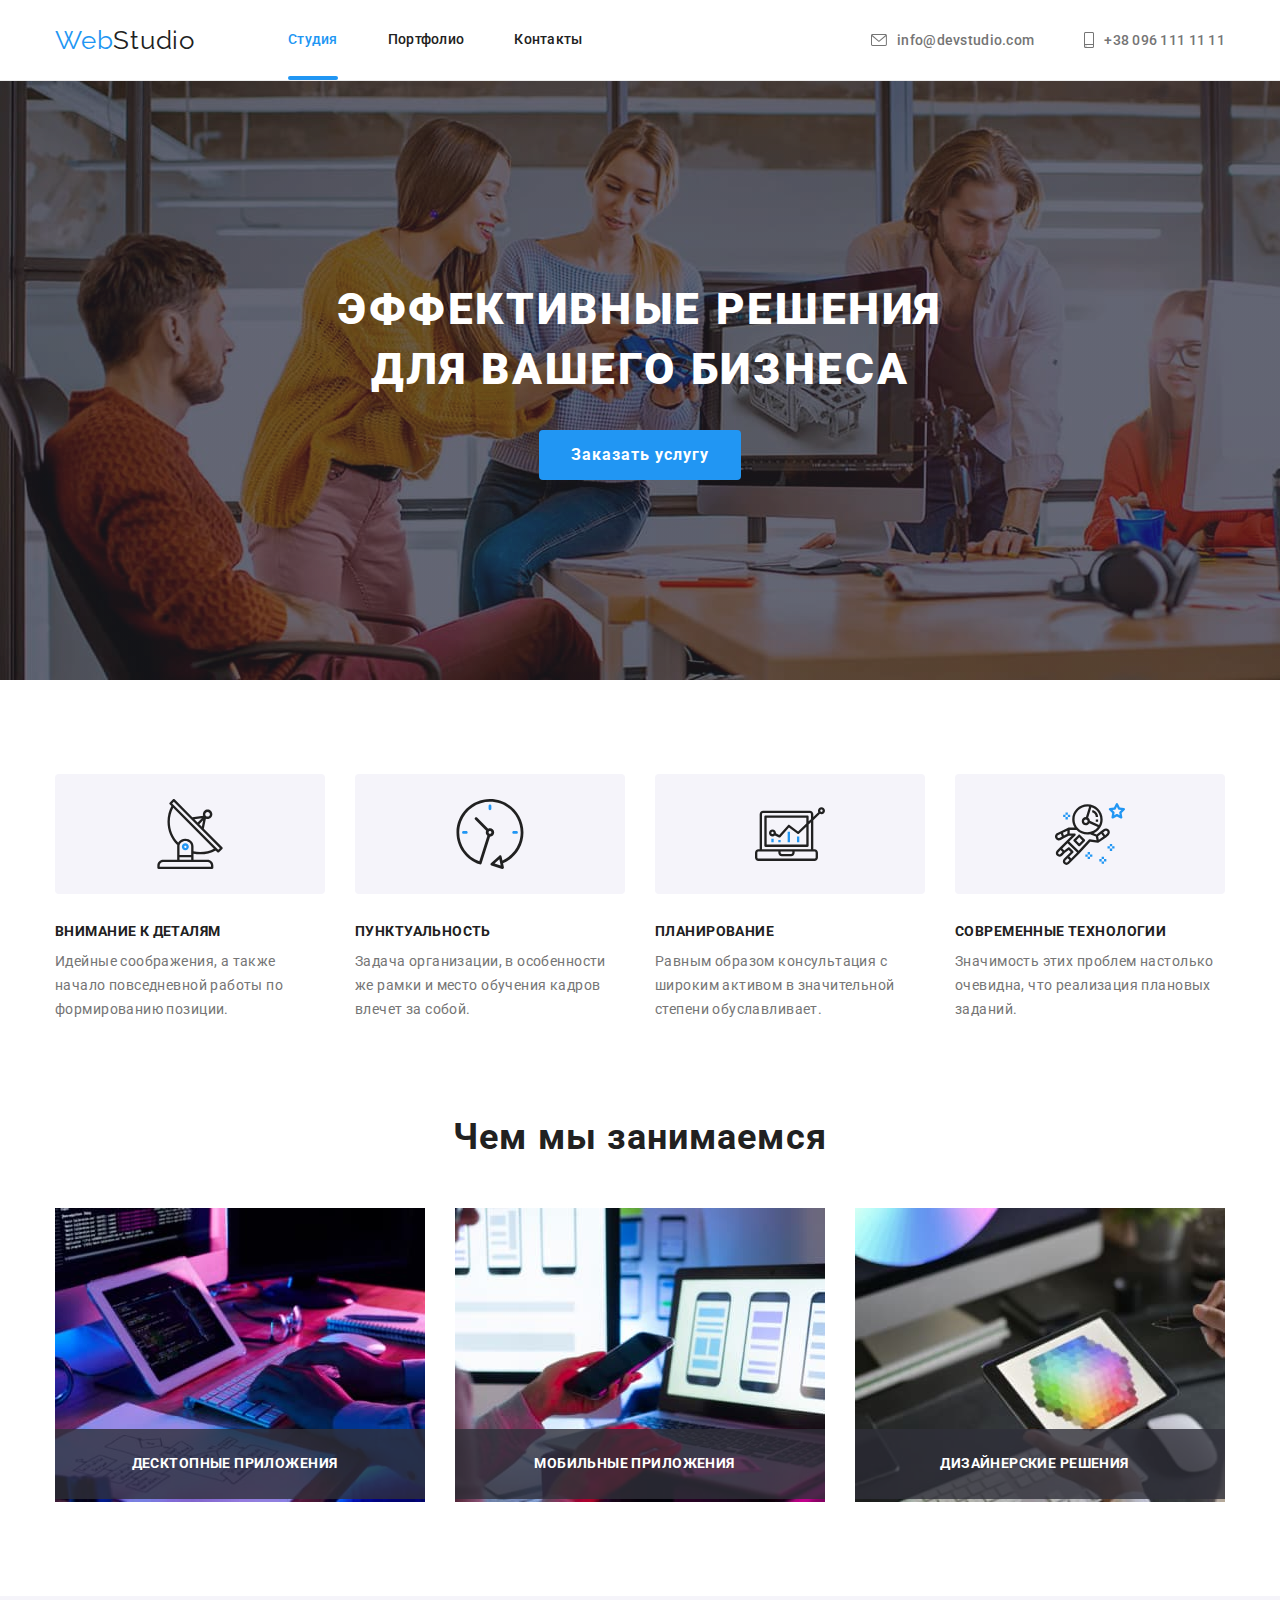
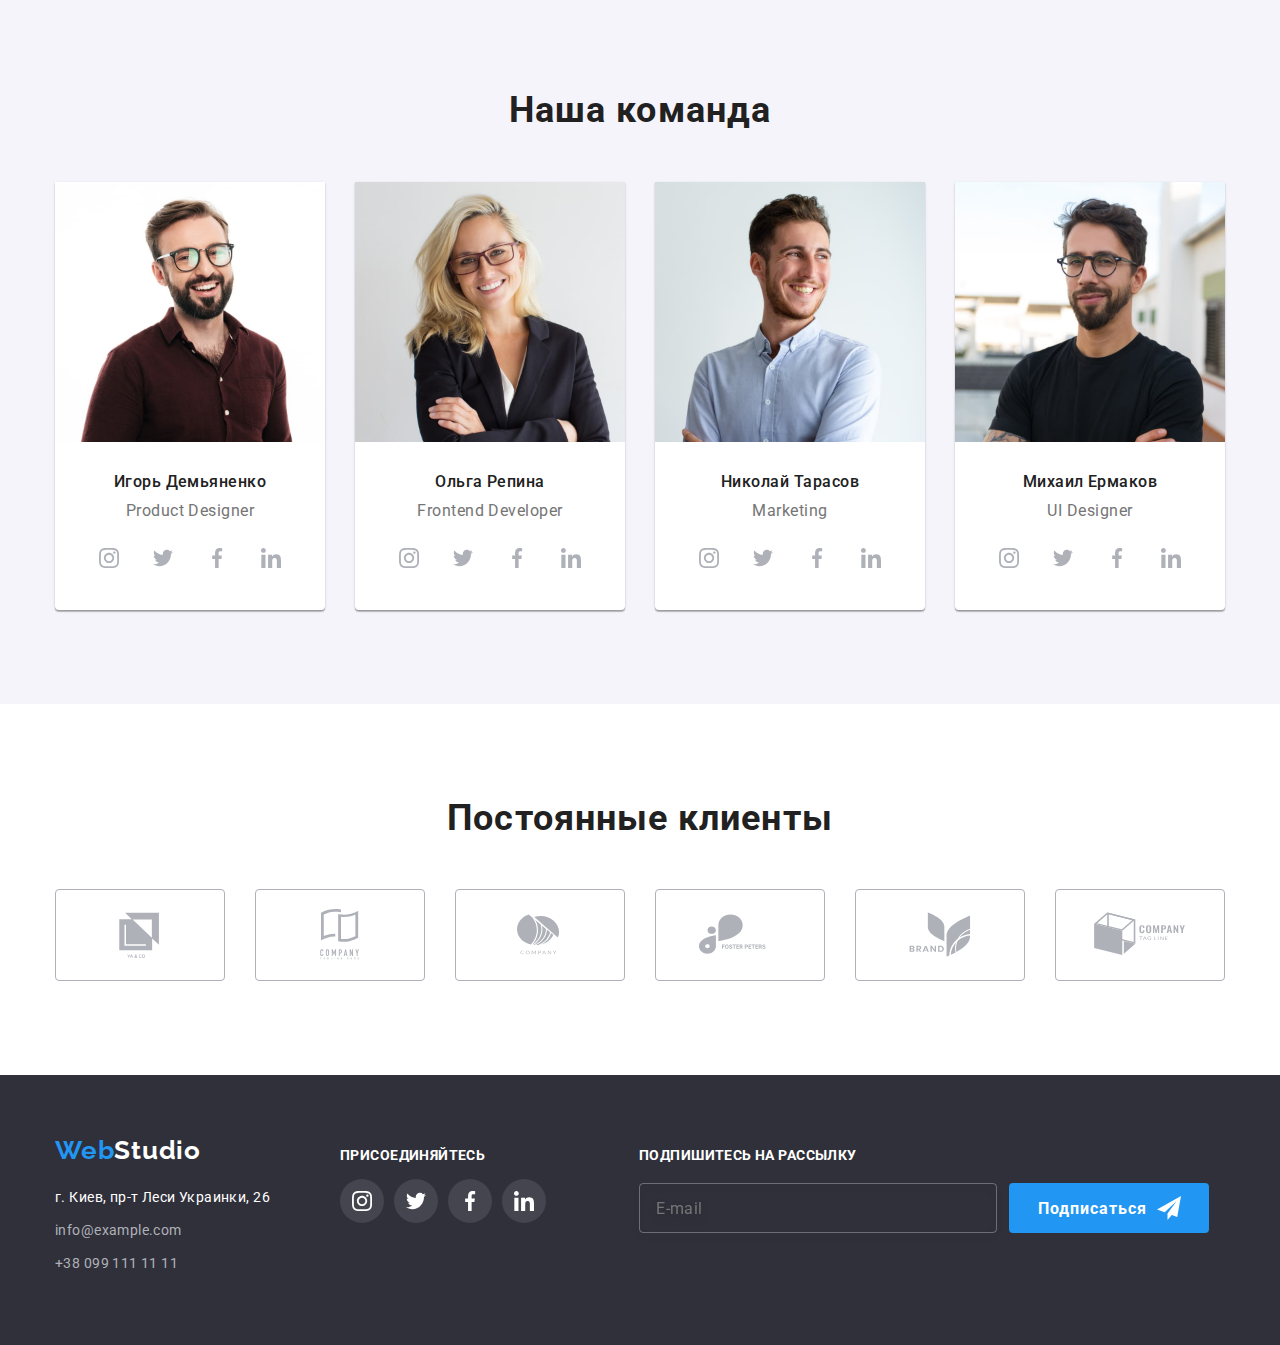
==== index.html @ 24939586 "Копирование с ДЗ-6" ====
<!DOCTYPE html>
<html lang="ru">

<head>
  <meta charset="UTF-8" />
  <meta http-equiv="X-UA-Compatible" content="IE=edge" />
  <meta name="viewport" content="width=device-width, initial-scale=1.0" />
  <title>Document</title>
  <link rel="preconnect" href="https://fonts.googleapis.com" />
  <link rel="preconnect" href="https://fonts.gstatic.com" crossorigin />
  <link href="https://fonts.googleapis.com/css2?family=Raleway:wght@700&family=Roboto:wght@400;500;700;900&display=swap"
    rel="stylesheet" />
  <link rel="stylesheet"
    href="https://cdnjs.cloudflare.com/ajax/libs/modern-normalize/1.1.0/modern-normalize.min.css" />
  <link rel="stylesheet" href="./css/styles.css" />
</head>

<body class="page">
  <!-- Шапка сайта -->
  <header class="page-header">
    <nav class="container main-nav">
      <a href="./index.html" class="logo">
        <span class="logos">Web</span>Studio</a>
      <ul class="site-nav list">
        <li class="lists"><a href="" class="link current current-line">Студия</a></li>
        <li class="lists">
          <a href="./portfolio.html" class="link">Портфолио</a>
        </li>
        <li class="lists"><a href="" class="link">Контакты</a></li>
      </ul>
      <ul class="contacts list">
        <li class="lists">
          <a href="mailto:info@devstudio.com" class="contact">
            <svg class="email-icon" width="16" height="12">
              <use href="./images/icons.svg?v=2#icon-email"></use>
            </svg>info@devstudio.com
          </a>
        </li>
        <li class="lists">
          <a href="tel:+380961111111" class="contact">
            <svg class="phone-icon" width="10" height="16">
              <use href="./images/icons.svg?v=2#icon-phone"></use>
            </svg>+38 096 111 11 11
          </a>
        </li>
      </ul>
    </nav>
  </header>

  <main class="main">
    <!-- Герой -->
    <section class="hero hero-img">
      <div class="container">
        <h1 class="hero-title">Эффективные решения для вашего бизнеса</h1>
        <button type="button" class="button" data-modal-open>Заказать услугу</button>
      </div>
    </section>
    <!-- Особенности -->
    <section class="section">
      <div class="container">
        <ul class="feature-list list">
          <li class="item">
            <div class="box-icon">
              <svg class="item-icon">
                <use href="./images/icons.svg?v=2#icon-antenna"></use>
              </svg>
            </div>
            <h3 class="title">Внимание к деталям</h3>
            <p class="text">
              Идейные соображения, а также начало повседневной работы по
              формированию позиции.
            </p>
          </li>
          <li class="item">
            <div class="box-icon">
              <svg class="item-icon">
                <use href="./images/icons.svg?v=2#icon-clock"></use>
              </svg>
            </div>
            <h3 class="title">Пунктуальность</h3>
            <p class="text">
              Задача организации, в особенности же рамки и место обучения
              кадров влечет за собой.
            </p>
          </li>
          <li class="item">
            <div class="box-icon">
              <svg class="item-icon">
                <use href="./images/icons.svg?v=2#icon-diagram"></use>
              </svg>
            </div>
            <h3 class="title">Планирование</h3>
            <p class="text">
              Равным образом консультация с широким активом в значительной
              степени обуславливает.
            </p>
          </li>
          <li class="item">
            <div class="box-icon">
              <svg class="item-icon">
                <use href="./images/icons.svg?v=2#icon-astronaut"></use>
              </svg>
            </div>
            <h3 class="title">Современные технологии</h3>
            <p class="text">
              Значимость этих проблем настолько очевидна, что реализация
              плановых заданий.
            </p>
          </li>
        </ul>
      </div>
    </section>
    <!-- Чем мы занимаемся -->
    <section class="section-work">
      <div class="container">
        <h2 class="work">Чем мы занимаемся</h2>
        <ul class="work-list list">
          <li class="img">
            <div class="product-apps">
              <img src="./images/box11.jpg" alt="руки на клавиатуре" width="370" />
              <h3 class="product-apps-text">Десктопные приложения</h3>
            </div>
          </li>
          <li class="img">
            <div class="product-apps">
              <img src="./images/box21.jpg" alt="телефон в руках" width="370" />
              <h3 class="product-apps-text">Мобильные приложения</h3>
            </div>
          </li>
          <li class="img">
            <div class="product-apps">
              <img src="./images/box31.jpg" alt="планшет в руках" width="370" />
              <h3 class="product-apps-text">Дизайнерские решения</h3>
            </div>
          </li>
        </ul>
      </div>
    </section>
    <!-- Наша команда -->
    <section class="user">
      <div class="container">
        <h2 class="galery">Наша команда</h2>
        <ul class="galery-list list">
          <li class="galery-item">
            <img src="./images/teamcard11.jpg" alt="Игорь Демьяненко" width="270" />
            <div class="head">
              <h3 class="headline">Игорь Демьяненко</h3>
              <p class="tagline">Product Designer</p>
              <ul class="social-list list">
                <li class="social-item">
                  <a href="" class="social-link">
                    <svg class="social-icon">
                      <use href="./images/icons.svg?v=2#icon-instagram"></use>
                    </svg>
                  </a>
                </li>
                <li class="social-item">
                  <a href="" class="social-link">
                    <svg class="social-icon">
                      <use href="./images/icons.svg?v=2#icon-twitter"></use>
                    </svg>
                  </a>
                </li>
                <li class="social-item">
                  <a href="" class="social-link">
                    <svg class="social-icon">
                      <use href="./images/icons.svg?v=2#icon-facebook"></use>
                    </svg>
                  </a>
                </li>
                <li class="social-item">
                  <a href="" class="social-link">
                    <svg class="social-icon">
                      <use href="./images/icons.svg?v=2#icon-linkedin"></use>
                    </svg>
                  </a>
                </li>
              </ul>
            </div>
          </li>
          <li class="galery-item">
            <img src="./images/teamcard21.jpg" alt="Ольга Репина" width="270" />
            <div class="head">
              <h3 class="headline">Ольга Репина</h3>
              <p class="tagline">Frontend Developer</p>
              <ul class="social-list list">
                <li class="social-item">
                  <a href="" class="social-link">
                    <svg class="social-icon">
                      <use href="./images/icons.svg?v=2#icon-instagram"></use>
                    </svg>
                  </a>
                </li>
                <li class="social-item">
                  <a href="" class="social-link">
                    <svg class="social-icon">
                      <use href="./images/icons.svg?v=2#icon-twitter"></use>
                    </svg>
                  </a>
                </li>
                <li class="social-item">
                  <a href="" class="social-link">
                    <svg class="social-icon">
                      <use href="./images/icons.svg?v=2#icon-facebook"></use>
                    </svg>
                  </a>
                </li>
                <li class="social-item">
                  <a href="" class="social-link">
                    <svg class="social-icon">
                      <use href="./images/icons.svg?v=2#icon-linkedin"></use>
                    </svg>
                  </a>
                </li>
              </ul>
            </div>
          </li>
          <li class="galery-item">
            <img src="./images/teamcard31.jpg" alt="Николай Тарасов" width="270" />
            <div class="head">
              <h3 class="headline">Николай Тарасов</h3>
              <p class="tagline">Marketing</p>
              <ul class="social-list list">
                <li class="social-item">
                  <a href="" class="social-link">
                    <svg class="social-icon">
                      <use href="./images/icons.svg?v=2#icon-instagram"></use>
                    </svg>
                  </a>
                </li>
                <li class="social-item">
                  <a href="" class="social-link">
                    <svg class="social-icon">
                      <use href="./images/icons.svg?v=2#icon-twitter"></use>
                    </svg>
                  </a>
                </li>
                <li class="social-item">
                  <a href="" class="social-link">
                    <svg class="social-icon">
                      <use href="./images/icons.svg?v=2#icon-facebook"></use>
                    </svg>
                  </a>
                </li>
                <li class="social-item">
                  <a href="" class="social-link">
                    <svg class="social-icon">
                      <use href="./images/icons.svg?v=2#icon-linkedin"></use>
                    </svg>
                  </a>
                </li>
              </ul>
            </div>
          </li>
          <li class="galery-item">
            <img src="./images/teamcard41.jpg" alt="Михаил Ермаков" width="270" />
            <div class="head">
              <h3 class="headline">Михаил Ермаков</h3>
              <p class="tagline">UI Designer</p>
              <ul class="social-list list">
                <li class="social-item">
                  <a href="" class="social-link">
                    <svg class="social-icon">
                      <use href="./images/icons.svg?v=2#icon-instagram"></use>
                    </svg>
                  </a>
                </li>
                <li class="social-item">
                  <a href="" class="social-link">
                    <svg class="social-icon">
                      <use href="./images/icons.svg?v=2#icon-twitter"></use>
                    </svg>
                  </a>
                </li>
                <li class="social-item">
                  <a href="" class="social-link">
                    <svg class="social-icon">
                      <use href="./images/icons.svg?v=2#icon-facebook"></use>
                    </svg>
                  </a>
                </li>
                <li class="social-item">
                  <a href="" class="social-link">
                    <svg class="social-icon">
                      <use href="./images/icons.svg?v=2#icon-linkedin"></use>
                    </svg>
                  </a>
                </li>
              </ul>
            </div>
          </li>
        </ul>
      </div>
    </section>
    <section class="clients">
      <div class="container">
        <h2 class="clients-title">Постоянные клиенты</h2>
        <ul class="clients-list list">
          <li class="clients-item">
            <a href="#" class="clients-link">
              <svg class="clients-icon">
                <use href="./images/icons.svg?v=2#icon-logo1"></use>
              </svg>
            </a>
          </li>
          <li class="clients-item">
            <a href="#" class="clients-link">
              <svg class="clients-icon">
                <use href="./images/icons.svg?v=2#icon-logo2"></use>
              </svg>
            </a>
          </li>
          <li class="clients-item">
            <a href="#" class="clients-link">
              <svg class="clients-icon">
                <use href="./images/icons.svg?v=2#icon-logo3"></use>
              </svg>
            </a>
          </li>
          <li class="clients-item">
            <a href="#" class="clients-link">
              <svg class="clients-icon">
                <use href="./images/icons.svg?v=2#icon-logo4"></use>
              </svg>
            </a>
          </li>
          <li class="clients-item">
            <a href="#" class="clients-link">
              <svg class="clients-icon">
                <use href="./images/icons.svg?v=2#icon-logo5"></use>
              </svg>
            </a>
          </li>
          <li class="clients-item">
            <a href="#" class="clients-link">
              <svg class="clients-icon">
                <use href="./images/icons.svg?v=2#icon-logo6"></use>
              </svg>
            </a>
          </li>
        </ul>
      </div>
    </section>
  </main>

  <footer class="footer-menu">
    <!-- Подвал -->
    <div class="container footer">
      <div class="footer-container">
        <a href="./index.html" class="footer-logo">
          <span class="logos">Web</span>Studio</a>
        <address class="address">
          <ul class="address-list list">
            <li class="address-item">
              <a href="" class="footer-address">г. Киев, пр-т Леси Украинки, 26</a>
            </li>
            <li class="address-item">
              <a href="mailto:info@example.com" class="footer-contact">info@example.com</a>
            </li>
            <li class="address-item">
              <a href="tel:+380991111111" class="footer-contact">+38 099 111 11 11</a>
            </li>
          </ul>
        </address>
      </div>
      <div class="aside">
        <h3 class="aside-title">Присоединяйтесь</h3>
        <ul class="aside-list list">
          <li class="aside-item">
            <a href="#" class="aside-link">
              <svg class="aside-icon">
                <use href="./images/icons.svg?v=2#icon-instagram"></use>
              </svg>
            </a>
          </li>
          <li class="aside-item">
            <a href="#" class="aside-link">
              <svg class="aside-icon">
                <use href="./images/icons.svg?v=2#icon-twitter"></use>
              </svg>
            </a>
          </li>
          <li class="aside-item">
            <a href="#" class="aside-link">
              <svg class="aside-icon">
                <use href="./images/icons.svg?v=2#icon-facebook"></use>
              </svg>
            </a>
          </li>
          <li class="aside-item">
            <a href="#" class="aside-link">
              <svg class="aside-icon">
                <use href="./images/icons.svg?v=2#icon-linkedin"></use>
              </svg>
            </a>
          </li>
        </ul>
      </div>
      <div class="footer-middle">
        <h3 class="middle-title">Подпишитесь на рассылку</h3>
        <form action="middle-form">
          <div class="middle-field">
            <label class="middle-label" for="user-email"></label>
            <input type="text" class="middle-input" name="user-email" placeholder="E-mail" minlength="2"
              id="user-email" />
            <div class="middle-submit">
              <button type="submit" class="button-middle">
                <svg class="middle-icon" width="24" heidht="24">
                  <use href="./images/icons.svg?v=2#icon-iconsend"></use>
                </svg>Подписаться</button>
            </div>
          </div>
        </form>
      </div>
  </footer>
  <div class="backdrop is-hidden" data-modal>
    <div class="modal">
      <div class="modal-close" data-modal-close>
        <button type="button" class="close-link">
          <svg class="close-icon" width="18" height="18">
            <use href="./images/icons.svg?v=2#icon-close-black">
            </use>
          </svg>
        </button>
      </div>
      <p class="modal-title">Оставьте свои данные, мы вам перезвоним</p>
      <form action="modal-form">
        <div class="modal-field">
          <label class="modal-label" for="user-name">Имя</label>
          <div class="input-wrapper">
            <input type="text" class="modal-input" name="user-name" required minlength="2" id="user-name" />
            <svg class="modal-icon" width="18" height="18">
              <use href="./images/icons.svg?v=2#icon-person-black"></use>
            </svg>
          </div>
        </div>
        <div class="modal-field">
          <label class="modal-label" for="user-tel">Телефон</label>
          <div class="input-wrapper">
            <input type="text" class="modal-input" name="user-tel" required minlength="2" id="user-tel" />
            <svg class="modal-icon" width="18" height="18">
              <use href="./images/icons.svg?v=2#icon-phone-black"></use>
            </svg>
          </div>
        </div>
        <div class="modal-field">
          <label class="modal-label" for="user-email">Почта</label>
          <div class="input-wrapper">
            <input type="text" class="modal-input" name="user-email" required minlength="2" id="user-email" />
            <svg class="modal-icon" width="18" height="18">
              <use href="./images/icons.svg?v=2#icon-email-black"></use>
            </svg>
          </div>
        </div>
        <div class="modal-field">
          <label class="modal-label" for="user-text">Комментарий</label>
          <textarea name="user-text" placeholder="Введите текст" id="user-text" class="modal-text"></textarea>
        </div>
        <div class="modal-field policy">
          <input type="checkbox" name="policy" id="policy" class="modal-check visually-hidden" />
          <label for="policy" class="modal-check-text">
            <span>
              <svg class="check-icon" width="16" height="15">
                <use href="./images/icons.svg?v=2#icon-icon-check"></use>
              </svg>
            </span>
            Соглашаюсь с рассылкой и принимаю <a href="#" class="check-policy">Условия договора</a></label>
        </div>
        <button type="submit" class="button-modal">Отправить</button>
      </form>
    </div>
  </div>
  <script src="./js/modal.js"></script>
</body>

</html>
---- css/styles.css ----
.html {
  box-sizing: border-box;
}

a {
  text-decoration: none;
}

*,
*::before,
*::after {
  /* box-sizing: inherit; */
}

:root {
  --primary-text-color: #212121;
  --secondory-text-color: #757575;
  --text-title-color: #ffffff;
  --accent-color: #2196f3;
  --accent-shadow-color: rgba(0, 0, 0, 0.15);
  --primary-bg-color: #ffffff;
  --secondary-bg-color: #f5f4fa;
  --top-line-bg-color: #ececec;
  --footer-bg-color: #2f303a;
  --box-project-color: #eeeeee;
  --box-klients-color: #afb1b8;
  --first-social-color: #afb1b8;
  --secondary-social-color: #ffffff;
  --background-social-color: #2196f3;
  --footer-social-color: rgba(255, 255, 255, 0.1);
  --footer-contact-color: color:  rgba(255, 255, 255, 0.6);
  --feature-bg-color: rgba(47, 48, 58, 0.8);
  --overlay-modal-color: rgba(0, 0, 0, 0.2);
  --project-bg-color: rgba(33, 150, 243, 0.9);
  --close-icon-color: #000000;
}

.page {
  margin: 0;
  padding-top: 80px;
  font-family: Roboto, sans-serif;
  color: var(--primary-text-color);
}

.container {
  display: block;
  width: 1200px;
  padding-left: 15px;
  padding-right: 15px;
  margin: 0 auto;
}

h1,
h2,
h3,
h4,
h5,
h6,
p,
ul {
  margin-top: 0;
  margin-bottom: 0;
}

button {
  cursor: pointer;
}

img {
  display: block;
}

.list {
  padding: 0;
  margin: 0;
  list-style: none;
}

.visually-hidden {
  position: absolute;
  white-space: nowrap;
  width: 1px;
  height: 1px;
  overflow: hidden;
  border: 0;
  padding: 0;
  clip: rect(0 0 0 0);
  clip-path: inset(50%);
  margin: -1px;
}
/* CSS для imdex.html */

/* Шапка сайта */

.page-header {
  position: fixed;
  width: 100%;
  top: 0;
  left: 0;
  min-height: 80px;
  background-color: var(--primary-bg-color);
  z-index: 1;
}

.main-nav {
  display: flex;
  align-items: center;
}

.logo {
  font-family: Raleway;
  font-size: 26px;
  line-height: 1.19;
  letter-spacing: 0.03em;
  color: var(--primary-text-color);
}

.logos {
  color: var(--accent-color);
}

.site-nav {
  display: flex;
  margin-left: 93px;
}

.site-nav .lists:last-child {
  margin-right: 0;
}

.site-nav .lists + .lists {
  margin-left: 50px;
}

.link {
  position: relative;
}

.link.current-line::after {
  position: absolute;
  left: 0;
  bottom: 0;
  content: "";
  width: 100%;
  height: 4px;
  background-color: var(--accent-color);
  border-radius: 2px;
}

.site-nav .link {
  display: block;
  padding-top: 32px;
  padding-bottom: 32px;

  font-weight: 500;
  font-size: 14px;
  line-height: 1.14;
  letter-spacing: 0.02em;
  color: var(--primary-text-color);

  transition: color 250ms cubic-bezier(0.4, 0, 0.2, 1);
}

.site-nav .link:hover,
.site-nav .link:focus {
  color: var(--accent-color);
}

.site-nav .link.current {
  color: var(--accent-color);
}

.contacts {
  display: flex;
  position: relative;
  align-items: center;
  margin-left: auto;
}

.contacts .lists + .lists {
  margin-left: 50px;
}

.contacts .contact {
  font-weight: 500;
  font-size: 14px;
  line-height: 16px;
  letter-spacing: 0.02em;
  color: var(--secondory-text-color);
}

.email-icon,
.phone-icon {
  margin-right: 10px;
}

.contact {
  display: flex;
  align-items: center;
  justify-content: center;
  fill: var(--secondory-text-color);
  padding: 32px 0px;

  transition: color fill 250ms cubic-bezier(0.4, 0, 0.2, 1),
    fill 250ms cubic-bezier(0.4, 0, 0.2, 1);
}

.contact + .contact {
  margin-right: 10px;
}

.contacts .contact:hover,
.contacts .contact:focus {
  color: var(--accent-color);
}

.contact:hover .email-icon,
.contact:hover .phone-icon,
.contact:focus .email-icon,
.contact:focus .phone-icon {
  fill: var(--accent-color);
}

.page-header {
  border-bottom: 1px solid var(--top-line-bg-color);
}

/* Герой */

.hero {
  padding-top: 200px;
  padding-bottom: 200px;
  text-align: center;
  background-color: var(--footer-bg-color);
  color: var(--text-title-color);
}

.hero-img {
  position: relative;
  display: block;
  max-width: 1600px;
  min-height: 600px;
  margin-right: auto;
  margin-left: auto;
  background: linear-gradient(
      to right,
      rgba(47, 48, 58, 0.4),
      rgba(47, 48, 58, 0.4)
    ),
    url("../images/hero.jpg");
}

.hero-title {
  margin: 0 auto;
  margin-bottom: 30px;
  width: 696px;
  font-weight: 900;
  font-size: 44px;
  line-height: 1.36;
  letter-spacing: 0.06em;
  text-transform: uppercase;
  color: var(--text-title-color);
}

.button {
  display: inline-block;
  border-radius: 4px;
  border: transparent;
  padding: 10px 32px;

  font-family: Roboto;
  font-weight: bold;
  font-size: 16px;
  line-height: 1.9;

  align-items: center;
  text-align: center;
  letter-spacing: 0.06em;
  color: var(--text-title-color);
  background-color: var(--accent-color);
  cursor: pointer;
  box-shadow: 0px 4px 4px var(--accent-shadow);
}

/* Особенности */

.section {
  padding-top: 94px;
  padding-bottom: 94px;
}

.box-icon {
  display: inline-flex;
  justify-content: center;
  align-items: center;
  width: 270px;
  height: 120px;
  background-color: var(--secondary-bg-color);
  background-repeat: no-repeat;
  margin-bottom: 30px;
  border-radius: 4px;
}

.item-icon {
  width: 70px;
  height: 70px;
}

.title {
  margin-bottom: 10px;

  font-style: normal;
  font-weight: bold;
  font-size: 14px;
  line-height: 1.14;
  letter-spacing: 0.03em;
  text-transform: uppercase;
  color: var(--primary-text-color);
}

.text {
  font-style: normal;
  font-weight: normal;
  font-size: 14px;
  line-height: 1.71;
  letter-spacing: 0.03em;
  color: var(--secondory-text-color);
}

.feature-list {
  display: flex;
}

.item {
  width: 270px;
}

.feature-list .item + .item {
  margin-left: 30px;
}

.feature-list .title {
  color: var(--primary-text-color);
}

.feature-list .text {
  color: var(--secondory-text-color);
}
/* Чем мы занимаемся */

.section-work {
  padding-bottom: 94px;
}

.work {
  margin-bottom: 50px;

  font-weight: bold;
  font-size: 36px;
  line-height: 1.17;
  text-align: center;
  letter-spacing: 0.03em;
}

.section-work .work {
  color: var(--primary-text-color);
}

.work-list {
  display: flex;
  justify-content: space-between;
}

.product-apps {
  position: relative;
}

.product-apps::before {
  position: absolute;
  content: "";
  width: 370px;
  height: 70px;
  bottom: 1%;
  background-color: var(--feature-bg-color);
}

.product-apps-text {
  position: absolute;
  bottom: -8%;
  right: 15%;
  width: 270px;
  height: 70px;
  font-weight: bold;
  font-size: 14px;
  line-height: 16px;
  text-align: center;
  letter-spacing: 0.03em;
  text-transform: uppercase;
  color: var(--text-title-color);
}

/* Наша команда */

.user {
  padding-top: 94px;
  padding-bottom: 94px;
  background-color: var(--secondary-bg-color);
}

.galery {
  margin-bottom: 50px;
  font-weight: bold;
  font-size: 36px;
  line-height: 1.16;
  text-align: center;
  letter-spacing: 0.03em;
}

.galery-list {
  display: flex;
  justify-content: space-between;
}

.user .galery {
  color: var(--primary-text-color);
}

.galery-item {
  margin-left: 30px;
  box-shadow: 0px 1px 3px rgba(0, 0, 0, 0.12), 0px 1px 1px rgba(0, 0, 0, 0.14),
    0px 2px 1px rgba(0, 0, 0, 0.2);
  border-radius: 0px 0px 4px 4px;
  background-color: var(--primary-bg-color);
}

.galery-item:nth-last-child(4n) {
  margin-left: 0;
}

.head {
  padding-top: 30px;
}

.headline {
  margin-bottom: 10px;
  font-weight: 500;
  font-size: 16px;
  line-height: 1.19;
  text-align: center;
  letter-spacing: 0.03em;
}

.tagline {
  font-weight: normal;
  font-size: 16px;
  line-height: 1.19;
  text-align: center;
  letter-spacing: 0.03em;
  color: var(--secondory-text-color);
}

.social-list {
  display: flex;
  justify-content: center;
  padding-top: 16px;
  padding-bottom: 30px;
}

.social-item + .social-item {
  margin-left: 10px;
}

.social-link {
  width: 44px;
  height: 44px;
  border-radius: 50%;
  display: flex;
  align-items: center;
  justify-content: center;
  fill: var(--first-social-color);

  transition: fill 250ms cubic-bezier(0.4, 0, 0.2, 1),
    background-color 250ms cubic-bezier(0.4, 0, 0.2, 1);
}

.social-icon {
  width: 20px;
  height: 20px;
}

.social-link:hover,
.social-link:focus {
  background-color: var(--background-social-color);
}

.social-link:hover .social-icon,
.social-link:focus .social-icon {
  fill: var(--secondary-social-color);
}

/* Наши клиенты */

.clients {
  padding-top: 94px;
  padding-bottom: 94px;
}

.clients-title {
  margin-bottom: 50px;
  font-weight: bold;
  font-size: 36px;
  line-height: 1.16;
  text-align: center;
  letter-spacing: 0.03em;
}

.clients-list {
  display: flex;
  position: relative;
  justify-content: space-between;
}

.clients-link {
  display: inline-flex;
  justify-content: center;
  padding: 16px 32px;
  width: 170px;
  height: 92px;
  border-radius: 4px;
  border: 1px solid var(--box-klients-color);
  fill: var(--box-klients-color);

  transition: fill 250ms cubic-bezier(0.4, 0, 0.2, 1),
    border 250ms cubic-bezier(0.4, 0, 0.2, 1);
}

.clients-link {
  margin-left: 30px;
}

.clients-link:last-child {
  margin-left: 0;
}

.clients-link:hover,
.clients-link:focus {
  fill: var(--accent-color);
  border: 1px solid var(--accent-color);
}

/* Подвал */

.footer-menu {
  padding-top: 60px;
  padding-bottom: 60px;
  background-color: var(--footer-bg-color);
}

.footer-logo {
  display: inline-block;
  margin-bottom: 20px;
}

.footer-logo {
  font-family: Raleway;
  font-weight: bold;
  font-size: 26px;
  line-height: 1.19;
  letter-spacing: 0.03em;
  color: var(--primary-text-color);
  color: var(--text-title-color);
}

.address-item {
  margin-bottom: 9px;
}

.address-list {
  margin-right: 70px;
}

.footer-address {
  font-style: normal;
  font-weight: normal;
  font-size: 14px;
  line-height: 1.71;
  letter-spacing: 0.03em;
  color: var(--secondary-social-color);

  transition: color 250ms cubic-bezier(0.4, 0, 0.2, 1);
}

.footer-contact {
  margin-bottom: 60px;

  font-weight: normal;
  font-style: normal;
  font-size: 14px;
  line-height: 1.71;
  letter-spacing: 0.03em;
  color: var(--first-social-color);

  transition: color 250ms cubic-bezier(0.4, 0, 0.2, 1);
}

.address-list .footer-address:focus,
.address-list .footer-address:hover {
  color: var(--accent-color);
}

.address-list .footer-contact:focus,
.address-list .footer-contact:hover {
  color: var(--accent-color);
}

.footer {
  display: flex;
}

.aside {
  display: block;
  padding-top: 12px;
  margin-right: 93px;
}

.aside-title,
.middle-title {
  font-weight: bold;
  font-size: 14px;
  line-height: 16px;
  letter-spacing: 0.03em;
  text-transform: uppercase;
  color: var(--text-title-color);
}

.aside-list {
  display: flex;
  padding-top: 16px;
}

.aside-item + .aside-item {
  margin-left: 10px;
}

.aside-link {
  display: flex;
  width: 44px;
  height: 44px;
  border-radius: 50%;
  align-items: center;
  justify-content: center;
  fill: var(--secondary-social-color);
  background-color: var(--footer-social-color);

  transition: background-color 250ms cubic-bezier(0.4, 0, 0.2, 1),
    fill 250ms cubic-bezier(0.4, 0, 0.2, 1);
}

.aside-icon {
  width: 20px;
  height: 20px;
}

.aside-link:hover,
.aside-link:focus {
  background-color: var(--background-social-color);
}

.aside-link:hover .aside-icon,
.aside-link:focus .aside-icon {
  fill: var(--secondary-social-color);
}

.middle-title {
  padding-top: 12px;
  margin-bottom: 20px;
}

.button-middle {
  display: flex;
  flex-direction: row-reverse;
  padding: 10px 62px 10px 29px;
}

.button-middle {
  display: flex;
  align-items: center;
  text-align: center;
  font-weight: bold;
  font-size: 16px;
  line-height: 1.85;
  border-radius: 4px;
  border: transparent;
  letter-spacing: 0.06em;
  color: var(--text-title-color);
  background-color: var(--accent-color);
  position: relative;
  width: 200px;
  height: 50px;
  margin-right: 10px;
  box-sizing: border-box;
}

.middle-field {
  display: flex;
}

.middle-submit {
  position: relative;
}

.middle-icon {
  position: absolute;
  right: 28px;
  top: 50%;
  transform: translateY(-50%);
}

.middle-input {
  font-size: 16px;
  line-height: 20px;
  width: 358px;
  height: 50px;
  margin-right: 12px;
  padding-left: 16px;
  border-radius: 5px;
  outline: none;
  letter-spacing: 0.03em;
  color: rgba(255, 255, 255, 0.6);
  border: 1px solid rgba(255, 255, 255, 0.3);
  box-sizing: border-box;
  filter: drop-shadow(0px 4px 4px rgba(0, 0, 0, 0.15));
  border-radius: 4px;
  background-color: transparent;

  transition: color 250ms cubic-bezier(0.4, 0, 0.2, 1) border 250ms
    cubic-bezier(0.4, 0, 0.2, 1) filter 250ms cubic-bezier(0.4, 0, 0.2, 1);
}

/* CSS для portfolio.html */

/* Кнопки */

.buttons {
  padding-top: 94px;
  padding-bottom: 94px;
}

.buttons-title-hidden {
  position: absolute;
  white-space: nowrap;
  width: 1px;
  height: 1px;
  overflow: hidden;
  border: 0;
  padding: 0;
  clip: rect(0 0 0 0);
  clip-path: inset(50%);
  margin: -1px;
}

.button-items {
  display: flex;
  justify-content: center;
  margin-bottom: 50px;

  transition: box-shadow 250ms cubic-bezier(0.4, 0, 0.2, 1);
}

.button-items .button-item + .button-item {
  margin-left: 8px;
}

.button.primery {
  padding: 6px 22px;

  font-style: normal;
  font-weight: 500;
  font-size: 16px;
  line-height: 1.6;
  text-align: center;
  letter-spacing: 0.03em;

  transition: color 250ms cubic-bezier(0.4, 0, 0.2, 1) background-color 250ms
    cubic-bezier(0.4, 0, 0.2, 1);
}

.button.primery {
  color: var(--primary-text-color);
  background-color: var(--secondary-bg-color);
}

.button.primery:hover,
.button.primery:focus {
  color: var(--text-title-color);
  background-color: var(--accent-color);
}

.button-item:hover {
  box-shadow: 0px 4px 4px rgba(0, 0, 0, 0.25);
}

/* Наши работы */

.project-list {
  display: flex;
  flex-wrap: wrap;
}

.project-item {
  position: relative;
  width: 370px;
  border: 1px solid var(--box-project-color);
  margin-right: 30px;
  margin-bottom: 30px;

  transition: box-shadow 250ms cubic-bezier(0.4, 0, 0.2, 1);
}

.project-item:hover {
  box-shadow: 0px 1px 1px rgba(0, 0, 0, 0.12), 0px 4px 4px rgba(0, 0, 0, 0.06),
    1px 4px 6px rgba(0, 0, 0, 0.16);
}

.project-after-item {
  padding-top: 20px;
  padding-bottom: 20px;
  padding-left: 24px;
}

.project-item:nth-child(3n) {
  margin-right: 0;
}

.project-item:nth-last-child(-n + 3) {
  margin-bottom: 0;
}

.project-solution {
  position: relative;
  overflow: hidden;
}

.project-text {
  position: absolute;
  display: inline-block;
  top: 0;
  left: 0;
  padding: 63px 24px;
  font-weight: normal;
  font-size: 18px;
  line-height: 1.56;
  letter-spacing: 0.03em;
  color: var(--text-title-color);
  background-color: var(--background-social-color);
  height: 294px;
  transform: translateY(100%);

  transition: transform 250ms cubic-bezier(0.4, 0, 0.2, 1);
  overflow: auto;
}

.project-solution:hover .project-text {
  transform: translateY(0);
}

.caption {
  margin-bottom: 9px;

  font-weight: bold;
  font-size: 18px;
  line-height: 2;
  font-style: normal;
  letter-spacing: 0.06em;
  color: var(--primary-text-color);
}

.lead {
  font-weight: normal;
  font-size: 16px;
  line-height: 1.9;
  letter-spacing: 0.03em;
  color: var(--secondory-text-color);
}

.backdrop {
  position: fixed;
  top: 0;
  left: 0;
  width: 100vw;
  height: 100vh;
  background-color: var(--overlay-modal-color);

  opacity: 1;
  transition: opacity 250ms cubic-bezier(0.4, 0, 0.2, 1);
}

.backdrop.is-hidden {
  opacity: 0;
  pointer-events: none;
}

.backdrop.is-hidden .modal {
  transform: translate(-50%, -50%) scale(0.9);
}

.modal {
  position: absolute;
  top: 50%;
  left: 50%;
  min-height: 581px;
  min-width: 528px;
  padding: 40px;
  border-radius: 4px;
  background-color: var(--primary-bg-color);

  transform: translate(-50%, -50%) scale(1);
  transition: transform 250ms cubic-bezier(0.4, 0, 0.2, 1);
}

.button-modal {
  font-weight: bold;
  font-size: 16px;
  line-height: 1.85;
  padding: 10px 55px 10px 56px;
  display: flex;
  align-items: center;
  text-align: center;
  border-radius: 4px;
  border: transparent;
  letter-spacing: 0.06em;
  color: var(--text-title-color);
  background-color: var(--accent-color);
  margin-left: 130px;
  box-shadow: 0px 1px 3px rgba(0, 0, 0, 0.12), 0px 1px 1px rgba(0, 0, 0, 0.14),
    0px 2px 1px rgba(0, 0, 0, 0.2);
  border-radius: 4px;
}

.close-link {
  position: absolute;
  display: flex;
  justify-content: center;
  align-items: center;
  width: 30px;
  height: 30px;
  top: 8px;
  right: 8px;
  border-radius: 50%;
  fill: var(--close-icon-color);
  background-color: transparent;
  border: 1px solid rgba(0, 0, 0, 0.1);

  transition: fill 250ms cubic-bezier(0.4, 0, 0.2, 1);
}

.close-icon {
  width: 18px;
  height: 18px;
}

.close-link:hover .close-icon {
  fill: var(--accent-color);
}

.modal-title {
  margin-bottom: 12px;
  font-weight: bold;
  font-size: 20px;
  line-height: 23px;
  text-align: center;
  letter-spacing: 0.03em;
  color: #212121;
}

.modal-field {
  margin-bottom: 10px;
}

.modal-label {
  font-weight: normal;
  font-size: 12px;
  line-height: 1.67;
  letter-spacing: 0.01em;
  color: #757575;
}

.input-wrapper {
  position: relative;
}

.modal-input:focus {
  border-color: var(--accent-color);
}

.modal-input:focus + .modal-icon {
  fill: var(--accent-color);
}

.modal-input,
.modal-text {
  width: 100%;
  height: 40px;
  border-radius: 5px;
  outline: none;
  border: 1px solid rgba(33, 33, 33, 0.2);
  background-color: transparent;
  padding-left: 42px;
  padding-right: 20px;

  transition: border color 250ms cubic-bezier(0.4, 0, 0.2, 1) fill 250ms
    cubic-bezier(0.4, 0, 0.2, 1);
}

.modal-text {
  height: 100px;
  padding-bottom: 10px;
  padding-top: 10px;
  margin-bottom: 10px;
  padding-left: 16px;
  resize: none;
}

.modal-icon {
  position: absolute;
  left: 15px;
  top: 20px;
  transform: translateY(-50%);
}

.modal-check-text {
  font-weight: normal;
  font-size: 14px;
  line-height: 1.71;
  letter-spacing: 0.03em;
  margin-bottom: 20px;
  color: #757575;
}

.check-icon {
  position: absolute;
  fill: transparent;
}

.policy {
  margin-bottom: 40px;
}

.modal-check-text {
  padding-left: 20px;
}

.modal-check-text span {
  font-size: 14px;
  line-height: 1.71;
  letter-spacing: 0.03em;
  width: 15px;
  height: 15px;
  border: 2px solid #303030;
  border-radius: 2px;
  margin-right: 5px;

  display: inline-flex;
  align-items: centcenter;
  justify-content: center;
  color: #757575;
}

.check-policy {
  text-decoration: underline;
  color: var(--accent-color);
}

.modal-check:checked + .modal-check-text span {
  background-color: var(--accent-color);
  border: none;
}

.modal-check:checked + .modal-check-text svg {
  fill: #ffffff;
}
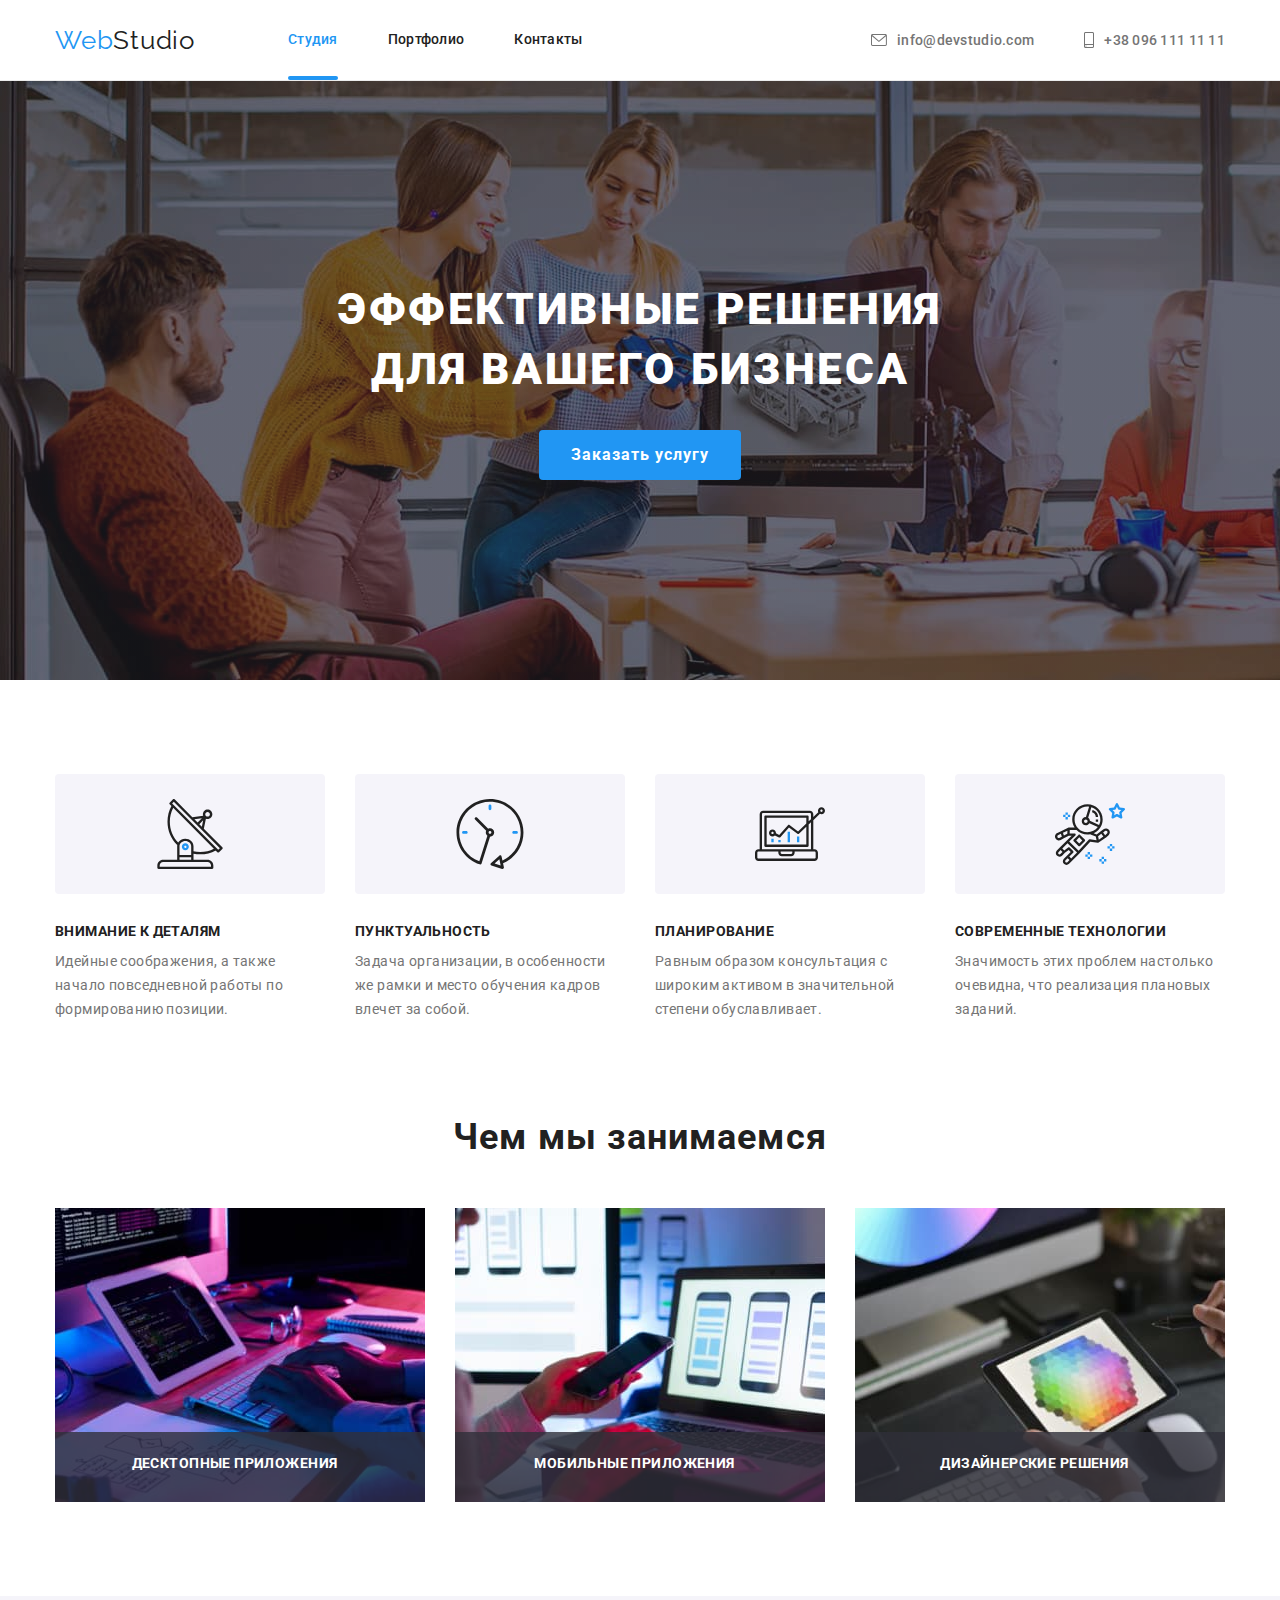
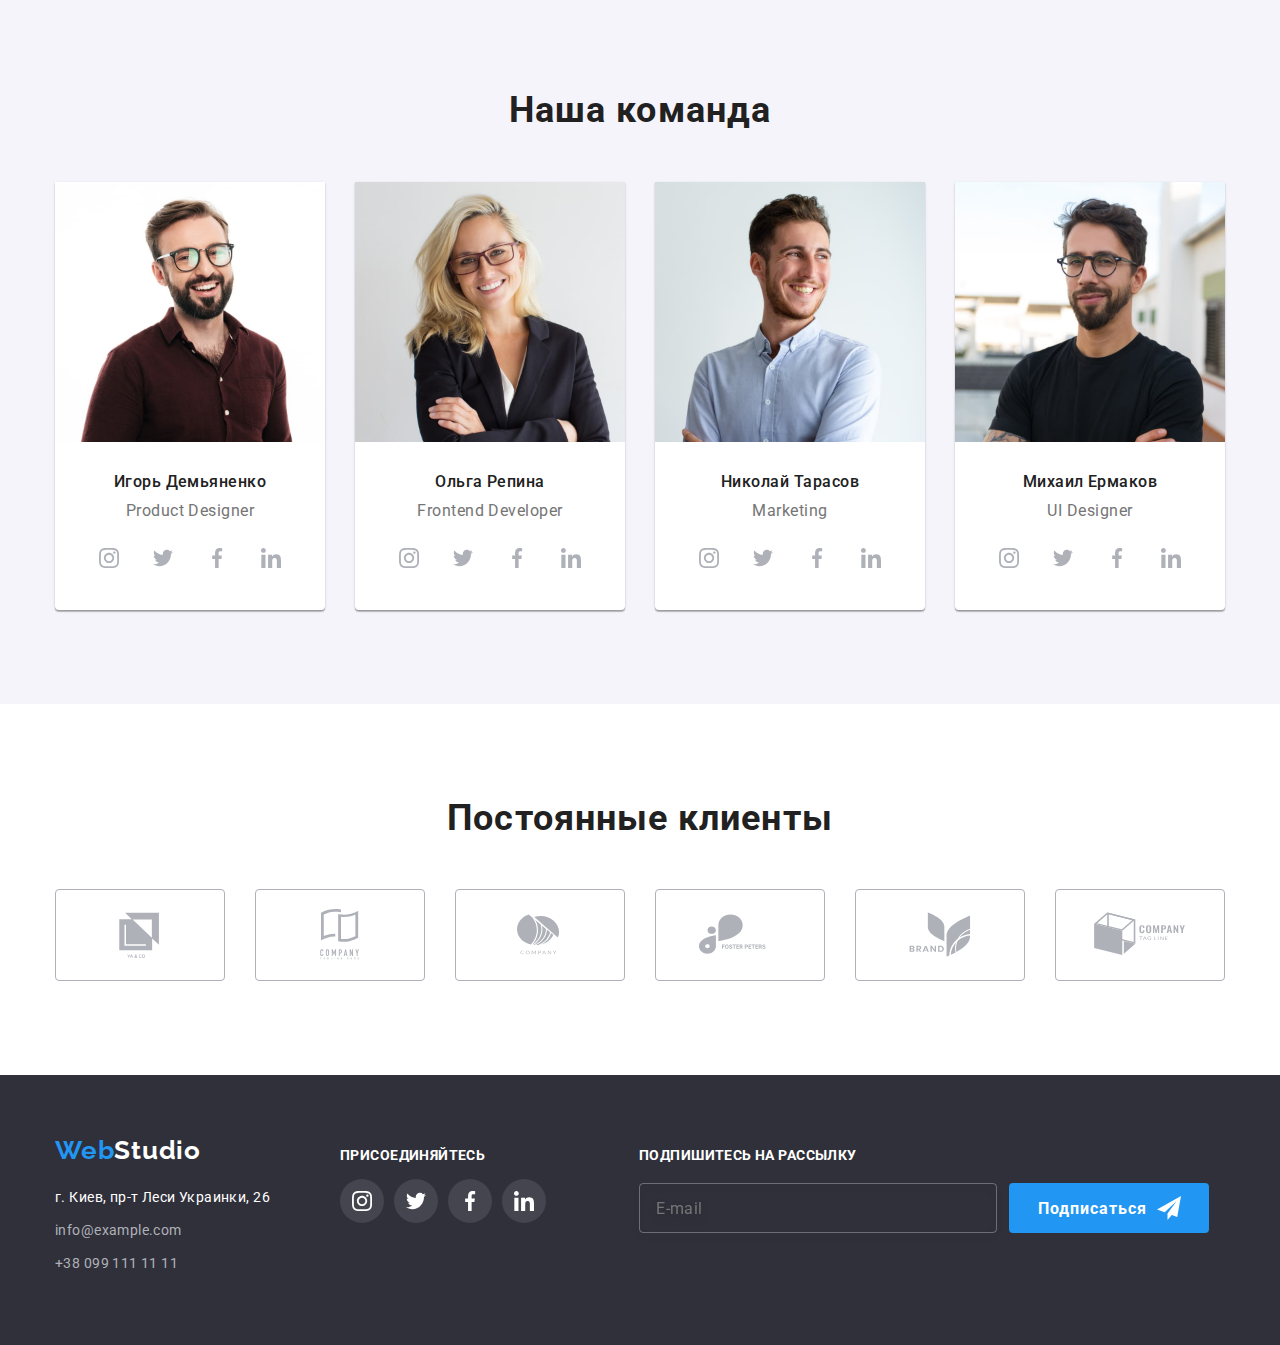
==== commit 56f702a8: "Распределение кода SASS" ====
--- a/index.html
+++ b/index.html
@@ -12,7 +12,8 @@
     rel="stylesheet" />
   <link rel="stylesheet"
     href="https://cdnjs.cloudflare.com/ajax/libs/modern-normalize/1.1.0/modern-normalize.min.css" />
-  <link rel="stylesheet" href="./css/styles.css" />
+  <!-- <link rel="stylesheet" href="./css/styles.css" /> -->
+  <link rel="stylesheet" href="./css/main.css">
 </head>
 
 <body class="page">
--- a/css/styles.css
+++ b/css/styles.css
@@ -1,1081 +1,27 @@
-.html {
-  box-sizing: border-box;
-}
+/* *, */
+/* *::before, */
+/* *::after { */
+/* box-sizing: inherit; */
+/* } */
 
-a {
-  text-decoration: none;
-}
-
-*,
-*::before,
-*::after {
-  /* box-sizing: inherit; */
-}
-
-:root {
-  --primary-text-color: #212121;
-  --secondory-text-color: #757575;
-  --text-title-color: #ffffff;
-  --accent-color: #2196f3;
-  --accent-shadow-color: rgba(0, 0, 0, 0.15);
-  --primary-bg-color: #ffffff;
-  --secondary-bg-color: #f5f4fa;
-  --top-line-bg-color: #ececec;
-  --footer-bg-color: #2f303a;
-  --box-project-color: #eeeeee;
-  --box-klients-color: #afb1b8;
-  --first-social-color: #afb1b8;
-  --secondary-social-color: #ffffff;
-  --background-social-color: #2196f3;
-  --footer-social-color: rgba(255, 255, 255, 0.1);
-  --footer-contact-color: color:  rgba(255, 255, 255, 0.6);
-  --feature-bg-color: rgba(47, 48, 58, 0.8);
-  --overlay-modal-color: rgba(0, 0, 0, 0.2);
-  --project-bg-color: rgba(33, 150, 243, 0.9);
-  --close-icon-color: #000000;
-}
-
-.page {
-  margin: 0;
-  padding-top: 80px;
-  font-family: Roboto, sans-serif;
-  color: var(--primary-text-color);
-}
-
-.container {
-  display: block;
-  width: 1200px;
-  padding-left: 15px;
-  padding-right: 15px;
-  margin: 0 auto;
-}
-
-h1,
-h2,
-h3,
-h4,
-h5,
-h6,
-p,
-ul {
-  margin-top: 0;
-  margin-bottom: 0;
-}
-
-button {
-  cursor: pointer;
-}
-
-img {
-  display: block;
-}
-
-.list {
-  padding: 0;
-  margin: 0;
-  list-style: none;
-}
-
-.visually-hidden {
-  position: absolute;
-  white-space: nowrap;
-  width: 1px;
-  height: 1px;
-  overflow: hidden;
-  border: 0;
-  padding: 0;
-  clip: rect(0 0 0 0);
-  clip-path: inset(50%);
-  margin: -1px;
-}
 /* CSS для imdex.html */
 
 /* Шапка сайта */
 
-.page-header {
-  position: fixed;
-  width: 100%;
-  top: 0;
-  left: 0;
-  min-height: 80px;
-  background-color: var(--primary-bg-color);
-  z-index: 1;
-}
-
-.main-nav {
-  display: flex;
-  align-items: center;
-}
-
-.logo {
-  font-family: Raleway;
-  font-size: 26px;
-  line-height: 1.19;
-  letter-spacing: 0.03em;
-  color: var(--primary-text-color);
-}
-
-.logos {
-  color: var(--accent-color);
-}
-
-.site-nav {
-  display: flex;
-  margin-left: 93px;
-}
-
-.site-nav .lists:last-child {
-  margin-right: 0;
-}
-
-.site-nav .lists + .lists {
-  margin-left: 50px;
-}
-
-.link {
-  position: relative;
-}
-
-.link.current-line::after {
-  position: absolute;
-  left: 0;
-  bottom: 0;
-  content: "";
-  width: 100%;
-  height: 4px;
-  background-color: var(--accent-color);
-  border-radius: 2px;
-}
-
-.site-nav .link {
-  display: block;
-  padding-top: 32px;
-  padding-bottom: 32px;
-
-  font-weight: 500;
-  font-size: 14px;
-  line-height: 1.14;
-  letter-spacing: 0.02em;
-  color: var(--primary-text-color);
-
-  transition: color 250ms cubic-bezier(0.4, 0, 0.2, 1);
-}
-
-.site-nav .link:hover,
-.site-nav .link:focus {
-  color: var(--accent-color);
-}
-
-.site-nav .link.current {
-  color: var(--accent-color);
-}
-
-.contacts {
-  display: flex;
-  position: relative;
-  align-items: center;
-  margin-left: auto;
-}
-
-.contacts .lists + .lists {
-  margin-left: 50px;
-}
-
-.contacts .contact {
-  font-weight: 500;
-  font-size: 14px;
-  line-height: 16px;
-  letter-spacing: 0.02em;
-  color: var(--secondory-text-color);
-}
-
-.email-icon,
-.phone-icon {
-  margin-right: 10px;
-}
-
-.contact {
-  display: flex;
-  align-items: center;
-  justify-content: center;
-  fill: var(--secondory-text-color);
-  padding: 32px 0px;
-
-  transition: color fill 250ms cubic-bezier(0.4, 0, 0.2, 1),
-    fill 250ms cubic-bezier(0.4, 0, 0.2, 1);
-}
-
-.contact + .contact {
-  margin-right: 10px;
-}
-
-.contacts .contact:hover,
-.contacts .contact:focus {
-  color: var(--accent-color);
-}
-
-.contact:hover .email-icon,
-.contact:hover .phone-icon,
-.contact:focus .email-icon,
-.contact:focus .phone-icon {
-  fill: var(--accent-color);
-}
-
-.page-header {
-  border-bottom: 1px solid var(--top-line-bg-color);
-}
-
 /* Герой */
-
-.hero {
-  padding-top: 200px;
-  padding-bottom: 200px;
-  text-align: center;
-  background-color: var(--footer-bg-color);
-  color: var(--text-title-color);
-}
-
-.hero-img {
-  position: relative;
-  display: block;
-  max-width: 1600px;
-  min-height: 600px;
-  margin-right: auto;
-  margin-left: auto;
-  background: linear-gradient(
-      to right,
-      rgba(47, 48, 58, 0.4),
-      rgba(47, 48, 58, 0.4)
-    ),
-    url("../images/hero.jpg");
-}
-
-.hero-title {
-  margin: 0 auto;
-  margin-bottom: 30px;
-  width: 696px;
-  font-weight: 900;
-  font-size: 44px;
-  line-height: 1.36;
-  letter-spacing: 0.06em;
-  text-transform: uppercase;
-  color: var(--text-title-color);
-}
-
-.button {
-  display: inline-block;
-  border-radius: 4px;
-  border: transparent;
-  padding: 10px 32px;
-
-  font-family: Roboto;
-  font-weight: bold;
-  font-size: 16px;
-  line-height: 1.9;
-
-  align-items: center;
-  text-align: center;
-  letter-spacing: 0.06em;
-  color: var(--text-title-color);
-  background-color: var(--accent-color);
-  cursor: pointer;
-  box-shadow: 0px 4px 4px var(--accent-shadow);
-}
 
 /* Особенности */
 
-.section {
-  padding-top: 94px;
-  padding-bottom: 94px;
-}
-
-.box-icon {
-  display: inline-flex;
-  justify-content: center;
-  align-items: center;
-  width: 270px;
-  height: 120px;
-  background-color: var(--secondary-bg-color);
-  background-repeat: no-repeat;
-  margin-bottom: 30px;
-  border-radius: 4px;
-}
-
-.item-icon {
-  width: 70px;
-  height: 70px;
-}
-
-.title {
-  margin-bottom: 10px;
-
-  font-style: normal;
-  font-weight: bold;
-  font-size: 14px;
-  line-height: 1.14;
-  letter-spacing: 0.03em;
-  text-transform: uppercase;
-  color: var(--primary-text-color);
-}
-
-.text {
-  font-style: normal;
-  font-weight: normal;
-  font-size: 14px;
-  line-height: 1.71;
-  letter-spacing: 0.03em;
-  color: var(--secondory-text-color);
-}
-
-.feature-list {
-  display: flex;
-}
-
-.item {
-  width: 270px;
-}
-
-.feature-list .item + .item {
-  margin-left: 30px;
-}
-
-.feature-list .title {
-  color: var(--primary-text-color);
-}
-
-.feature-list .text {
-  color: var(--secondory-text-color);
-}
 /* Чем мы занимаемся */
-
-.section-work {
-  padding-bottom: 94px;
-}
-
-.work {
-  margin-bottom: 50px;
-
-  font-weight: bold;
-  font-size: 36px;
-  line-height: 1.17;
-  text-align: center;
-  letter-spacing: 0.03em;
-}
-
-.section-work .work {
-  color: var(--primary-text-color);
-}
-
-.work-list {
-  display: flex;
-  justify-content: space-between;
-}
-
-.product-apps {
-  position: relative;
-}
-
-.product-apps::before {
-  position: absolute;
-  content: "";
-  width: 370px;
-  height: 70px;
-  bottom: 1%;
-  background-color: var(--feature-bg-color);
-}
-
-.product-apps-text {
-  position: absolute;
-  bottom: -8%;
-  right: 15%;
-  width: 270px;
-  height: 70px;
-  font-weight: bold;
-  font-size: 14px;
-  line-height: 16px;
-  text-align: center;
-  letter-spacing: 0.03em;
-  text-transform: uppercase;
-  color: var(--text-title-color);
-}
 
 /* Наша команда */
 
-.user {
-  padding-top: 94px;
-  padding-bottom: 94px;
-  background-color: var(--secondary-bg-color);
-}
-
-.galery {
-  margin-bottom: 50px;
-  font-weight: bold;
-  font-size: 36px;
-  line-height: 1.16;
-  text-align: center;
-  letter-spacing: 0.03em;
-}
-
-.galery-list {
-  display: flex;
-  justify-content: space-between;
-}
-
-.user .galery {
-  color: var(--primary-text-color);
-}
-
-.galery-item {
-  margin-left: 30px;
-  box-shadow: 0px 1px 3px rgba(0, 0, 0, 0.12), 0px 1px 1px rgba(0, 0, 0, 0.14),
-    0px 2px 1px rgba(0, 0, 0, 0.2);
-  border-radius: 0px 0px 4px 4px;
-  background-color: var(--primary-bg-color);
-}
-
-.galery-item:nth-last-child(4n) {
-  margin-left: 0;
-}
-
-.head {
-  padding-top: 30px;
-}
-
-.headline {
-  margin-bottom: 10px;
-  font-weight: 500;
-  font-size: 16px;
-  line-height: 1.19;
-  text-align: center;
-  letter-spacing: 0.03em;
-}
-
-.tagline {
-  font-weight: normal;
-  font-size: 16px;
-  line-height: 1.19;
-  text-align: center;
-  letter-spacing: 0.03em;
-  color: var(--secondory-text-color);
-}
-
-.social-list {
-  display: flex;
-  justify-content: center;
-  padding-top: 16px;
-  padding-bottom: 30px;
-}
-
-.social-item + .social-item {
-  margin-left: 10px;
-}
-
-.social-link {
-  width: 44px;
-  height: 44px;
-  border-radius: 50%;
-  display: flex;
-  align-items: center;
-  justify-content: center;
-  fill: var(--first-social-color);
-
-  transition: fill 250ms cubic-bezier(0.4, 0, 0.2, 1),
-    background-color 250ms cubic-bezier(0.4, 0, 0.2, 1);
-}
-
-.social-icon {
-  width: 20px;
-  height: 20px;
-}
-
-.social-link:hover,
-.social-link:focus {
-  background-color: var(--background-social-color);
-}
-
-.social-link:hover .social-icon,
-.social-link:focus .social-icon {
-  fill: var(--secondary-social-color);
-}
-
 /* Наши клиенты */
 
-.clients {
-  padding-top: 94px;
-  padding-bottom: 94px;
-}
-
-.clients-title {
-  margin-bottom: 50px;
-  font-weight: bold;
-  font-size: 36px;
-  line-height: 1.16;
-  text-align: center;
-  letter-spacing: 0.03em;
-}
-
-.clients-list {
-  display: flex;
-  position: relative;
-  justify-content: space-between;
-}
-
-.clients-link {
-  display: inline-flex;
-  justify-content: center;
-  padding: 16px 32px;
-  width: 170px;
-  height: 92px;
-  border-radius: 4px;
-  border: 1px solid var(--box-klients-color);
-  fill: var(--box-klients-color);
-
-  transition: fill 250ms cubic-bezier(0.4, 0, 0.2, 1),
-    border 250ms cubic-bezier(0.4, 0, 0.2, 1);
-}
-
-.clients-link {
-  margin-left: 30px;
-}
-
-.clients-link:last-child {
-  margin-left: 0;
-}
-
-.clients-link:hover,
-.clients-link:focus {
-  fill: var(--accent-color);
-  border: 1px solid var(--accent-color);
-}
-
 /* Подвал */
-
-.footer-menu {
-  padding-top: 60px;
-  padding-bottom: 60px;
-  background-color: var(--footer-bg-color);
-}
-
-.footer-logo {
-  display: inline-block;
-  margin-bottom: 20px;
-}
-
-.footer-logo {
-  font-family: Raleway;
-  font-weight: bold;
-  font-size: 26px;
-  line-height: 1.19;
-  letter-spacing: 0.03em;
-  color: var(--primary-text-color);
-  color: var(--text-title-color);
-}
-
-.address-item {
-  margin-bottom: 9px;
-}
-
-.address-list {
-  margin-right: 70px;
-}
-
-.footer-address {
-  font-style: normal;
-  font-weight: normal;
-  font-size: 14px;
-  line-height: 1.71;
-  letter-spacing: 0.03em;
-  color: var(--secondary-social-color);
-
-  transition: color 250ms cubic-bezier(0.4, 0, 0.2, 1);
-}
-
-.footer-contact {
-  margin-bottom: 60px;
-
-  font-weight: normal;
-  font-style: normal;
-  font-size: 14px;
-  line-height: 1.71;
-  letter-spacing: 0.03em;
-  color: var(--first-social-color);
-
-  transition: color 250ms cubic-bezier(0.4, 0, 0.2, 1);
-}
-
-.address-list .footer-address:focus,
-.address-list .footer-address:hover {
-  color: var(--accent-color);
-}
-
-.address-list .footer-contact:focus,
-.address-list .footer-contact:hover {
-  color: var(--accent-color);
-}
-
-.footer {
-  display: flex;
-}
-
-.aside {
-  display: block;
-  padding-top: 12px;
-  margin-right: 93px;
-}
-
-.aside-title,
-.middle-title {
-  font-weight: bold;
-  font-size: 14px;
-  line-height: 16px;
-  letter-spacing: 0.03em;
-  text-transform: uppercase;
-  color: var(--text-title-color);
-}
-
-.aside-list {
-  display: flex;
-  padding-top: 16px;
-}
-
-.aside-item + .aside-item {
-  margin-left: 10px;
-}
-
-.aside-link {
-  display: flex;
-  width: 44px;
-  height: 44px;
-  border-radius: 50%;
-  align-items: center;
-  justify-content: center;
-  fill: var(--secondary-social-color);
-  background-color: var(--footer-social-color);
-
-  transition: background-color 250ms cubic-bezier(0.4, 0, 0.2, 1),
-    fill 250ms cubic-bezier(0.4, 0, 0.2, 1);
-}
-
-.aside-icon {
-  width: 20px;
-  height: 20px;
-}
-
-.aside-link:hover,
-.aside-link:focus {
-  background-color: var(--background-social-color);
-}
-
-.aside-link:hover .aside-icon,
-.aside-link:focus .aside-icon {
-  fill: var(--secondary-social-color);
-}
-
-.middle-title {
-  padding-top: 12px;
-  margin-bottom: 20px;
-}
-
-.button-middle {
-  display: flex;
-  flex-direction: row-reverse;
-  padding: 10px 62px 10px 29px;
-}
-
-.button-middle {
-  display: flex;
-  align-items: center;
-  text-align: center;
-  font-weight: bold;
-  font-size: 16px;
-  line-height: 1.85;
-  border-radius: 4px;
-  border: transparent;
-  letter-spacing: 0.06em;
-  color: var(--text-title-color);
-  background-color: var(--accent-color);
-  position: relative;
-  width: 200px;
-  height: 50px;
-  margin-right: 10px;
-  box-sizing: border-box;
-}
-
-.middle-field {
-  display: flex;
-}
-
-.middle-submit {
-  position: relative;
-}
-
-.middle-icon {
-  position: absolute;
-  right: 28px;
-  top: 50%;
-  transform: translateY(-50%);
-}
-
-.middle-input {
-  font-size: 16px;
-  line-height: 20px;
-  width: 358px;
-  height: 50px;
-  margin-right: 12px;
-  padding-left: 16px;
-  border-radius: 5px;
-  outline: none;
-  letter-spacing: 0.03em;
-  color: rgba(255, 255, 255, 0.6);
-  border: 1px solid rgba(255, 255, 255, 0.3);
-  box-sizing: border-box;
-  filter: drop-shadow(0px 4px 4px rgba(0, 0, 0, 0.15));
-  border-radius: 4px;
-  background-color: transparent;
-
-  transition: color 250ms cubic-bezier(0.4, 0, 0.2, 1) border 250ms
-    cubic-bezier(0.4, 0, 0.2, 1) filter 250ms cubic-bezier(0.4, 0, 0.2, 1);
-}
 
 /* CSS для portfolio.html */
 
 /* Кнопки */
 
-.buttons {
-  padding-top: 94px;
-  padding-bottom: 94px;
-}
-
-.buttons-title-hidden {
-  position: absolute;
-  white-space: nowrap;
-  width: 1px;
-  height: 1px;
-  overflow: hidden;
-  border: 0;
-  padding: 0;
-  clip: rect(0 0 0 0);
-  clip-path: inset(50%);
-  margin: -1px;
-}
-
-.button-items {
-  display: flex;
-  justify-content: center;
-  margin-bottom: 50px;
-
-  transition: box-shadow 250ms cubic-bezier(0.4, 0, 0.2, 1);
-}
-
-.button-items .button-item + .button-item {
-  margin-left: 8px;
-}
-
-.button.primery {
-  padding: 6px 22px;
-
-  font-style: normal;
-  font-weight: 500;
-  font-size: 16px;
-  line-height: 1.6;
-  text-align: center;
-  letter-spacing: 0.03em;
-
-  transition: color 250ms cubic-bezier(0.4, 0, 0.2, 1) background-color 250ms
-    cubic-bezier(0.4, 0, 0.2, 1);
-}
-
-.button.primery {
-  color: var(--primary-text-color);
-  background-color: var(--secondary-bg-color);
-}
-
-.button.primery:hover,
-.button.primery:focus {
-  color: var(--text-title-color);
-  background-color: var(--accent-color);
-}
-
-.button-item:hover {
-  box-shadow: 0px 4px 4px rgba(0, 0, 0, 0.25);
-}
-
 /* Наши работы */
-
-.project-list {
-  display: flex;
-  flex-wrap: wrap;
-}
-
-.project-item {
-  position: relative;
-  width: 370px;
-  border: 1px solid var(--box-project-color);
-  margin-right: 30px;
-  margin-bottom: 30px;
-
-  transition: box-shadow 250ms cubic-bezier(0.4, 0, 0.2, 1);
-}
-
-.project-item:hover {
-  box-shadow: 0px 1px 1px rgba(0, 0, 0, 0.12), 0px 4px 4px rgba(0, 0, 0, 0.06),
-    1px 4px 6px rgba(0, 0, 0, 0.16);
-}
-
-.project-after-item {
-  padding-top: 20px;
-  padding-bottom: 20px;
-  padding-left: 24px;
-}
-
-.project-item:nth-child(3n) {
-  margin-right: 0;
-}
-
-.project-item:nth-last-child(-n + 3) {
-  margin-bottom: 0;
-}
-
-.project-solution {
-  position: relative;
-  overflow: hidden;
-}
-
-.project-text {
-  position: absolute;
-  display: inline-block;
-  top: 0;
-  left: 0;
-  padding: 63px 24px;
-  font-weight: normal;
-  font-size: 18px;
-  line-height: 1.56;
-  letter-spacing: 0.03em;
-  color: var(--text-title-color);
-  background-color: var(--background-social-color);
-  height: 294px;
-  transform: translateY(100%);
-
-  transition: transform 250ms cubic-bezier(0.4, 0, 0.2, 1);
-  overflow: auto;
-}
-
-.project-solution:hover .project-text {
-  transform: translateY(0);
-}
-
-.caption {
-  margin-bottom: 9px;
-
-  font-weight: bold;
-  font-size: 18px;
-  line-height: 2;
-  font-style: normal;
-  letter-spacing: 0.06em;
-  color: var(--primary-text-color);
-}
-
-.lead {
-  font-weight: normal;
-  font-size: 16px;
-  line-height: 1.9;
-  letter-spacing: 0.03em;
-  color: var(--secondory-text-color);
-}
-
-.backdrop {
-  position: fixed;
-  top: 0;
-  left: 0;
-  width: 100vw;
-  height: 100vh;
-  background-color: var(--overlay-modal-color);
-
-  opacity: 1;
-  transition: opacity 250ms cubic-bezier(0.4, 0, 0.2, 1);
-}
-
-.backdrop.is-hidden {
-  opacity: 0;
-  pointer-events: none;
-}
-
-.backdrop.is-hidden .modal {
-  transform: translate(-50%, -50%) scale(0.9);
-}
-
-.modal {
-  position: absolute;
-  top: 50%;
-  left: 50%;
-  min-height: 581px;
-  min-width: 528px;
-  padding: 40px;
-  border-radius: 4px;
-  background-color: var(--primary-bg-color);
-
-  transform: translate(-50%, -50%) scale(1);
-  transition: transform 250ms cubic-bezier(0.4, 0, 0.2, 1);
-}
-
-.button-modal {
-  font-weight: bold;
-  font-size: 16px;
-  line-height: 1.85;
-  padding: 10px 55px 10px 56px;
-  display: flex;
-  align-items: center;
-  text-align: center;
-  border-radius: 4px;
-  border: transparent;
-  letter-spacing: 0.06em;
-  color: var(--text-title-color);
-  background-color: var(--accent-color);
-  margin-left: 130px;
-  box-shadow: 0px 1px 3px rgba(0, 0, 0, 0.12), 0px 1px 1px rgba(0, 0, 0, 0.14),
-    0px 2px 1px rgba(0, 0, 0, 0.2);
-  border-radius: 4px;
-}
-
-.close-link {
-  position: absolute;
-  display: flex;
-  justify-content: center;
-  align-items: center;
-  width: 30px;
-  height: 30px;
-  top: 8px;
-  right: 8px;
-  border-radius: 50%;
-  fill: var(--close-icon-color);
-  background-color: transparent;
-  border: 1px solid rgba(0, 0, 0, 0.1);
-
-  transition: fill 250ms cubic-bezier(0.4, 0, 0.2, 1);
-}
-
-.close-icon {
-  width: 18px;
-  height: 18px;
-}
-
-.close-link:hover .close-icon {
-  fill: var(--accent-color);
-}
-
-.modal-title {
-  margin-bottom: 12px;
-  font-weight: bold;
-  font-size: 20px;
-  line-height: 23px;
-  text-align: center;
-  letter-spacing: 0.03em;
-  color: #212121;
-}
-
-.modal-field {
-  margin-bottom: 10px;
-}
-
-.modal-label {
-  font-weight: normal;
-  font-size: 12px;
-  line-height: 1.67;
-  letter-spacing: 0.01em;
-  color: #757575;
-}
-
-.input-wrapper {
-  position: relative;
-}
-
-.modal-input:focus {
-  border-color: var(--accent-color);
-}
-
-.modal-input:focus + .modal-icon {
-  fill: var(--accent-color);
-}
-
-.modal-input,
-.modal-text {
-  width: 100%;
-  height: 40px;
-  border-radius: 5px;
-  outline: none;
-  border: 1px solid rgba(33, 33, 33, 0.2);
-  background-color: transparent;
-  padding-left: 42px;
-  padding-right: 20px;
-
-  transition: border color 250ms cubic-bezier(0.4, 0, 0.2, 1) fill 250ms
-    cubic-bezier(0.4, 0, 0.2, 1);
-}
-
-.modal-text {
-  height: 100px;
-  padding-bottom: 10px;
-  padding-top: 10px;
-  margin-bottom: 10px;
-  padding-left: 16px;
-  resize: none;
-}
-
-.modal-icon {
-  position: absolute;
-  left: 15px;
-  top: 20px;
-  transform: translateY(-50%);
-}
-
-.modal-check-text {
-  font-weight: normal;
-  font-size: 14px;
-  line-height: 1.71;
-  letter-spacing: 0.03em;
-  margin-bottom: 20px;
-  color: #757575;
-}
-
-.check-icon {
-  position: absolute;
-  fill: transparent;
-}
-
-.policy {
-  margin-bottom: 40px;
-}
-
-.modal-check-text {
-  padding-left: 20px;
-}
-
-.modal-check-text span {
-  font-size: 14px;
-  line-height: 1.71;
-  letter-spacing: 0.03em;
-  width: 15px;
-  height: 15px;
-  border: 2px solid #303030;
-  border-radius: 2px;
-  margin-right: 5px;
-
-  display: inline-flex;
-  align-items: centcenter;
-  justify-content: center;
-  color: #757575;
-}
-
-.check-policy {
-  text-decoration: underline;
-  color: var(--accent-color);
-}
-
-.modal-check:checked + .modal-check-text span {
-  background-color: var(--accent-color);
-  border: none;
-}
-
-.modal-check:checked + .modal-check-text svg {
-  fill: #ffffff;
-}
--- a/css/main.css
+++ b/css/main.css
@@ -0,0 +1,1016 @@
+.html {
+  box-sizing: border-box;
+}
+
+a {
+  text-decoration: none;
+}
+
+h1,
+h2,
+h3,
+h4,
+h5,
+h6,
+p,
+ul {
+  margin-top: 0;
+  margin-bottom: 0;
+}
+
+button {
+  cursor: pointer;
+}
+
+img {
+  display: block;
+}
+
+.page {
+  margin: 0;
+  padding-top: 80px;
+  font-family: Roboto, sans-serif;
+  color: var(--primary-text-color);
+}
+
+.list {
+  padding: 0;
+  margin: 0;
+  list-style: none;
+}
+
+.button {
+  display: inline-block;
+  border-radius: 4px;
+  border: transparent;
+  padding: 10px 32px;
+  font-family: Roboto;
+  font-weight: bold;
+  font-size: 16px;
+  line-height: 1.9;
+  align-items: center;
+  text-align: center;
+  letter-spacing: 0.06em;
+  color: var(--text-title-color);
+  background-color: var(--accent-color);
+  cursor: pointer;
+  box-shadow: 0px 4px 4px var(--accent-shadow);
+}
+
+.button-modal {
+  font-weight: bold;
+  font-size: 16px;
+  line-height: 1.85;
+  padding: 10px 55px 10px 56px;
+  display: flex;
+  align-items: center;
+  text-align: center;
+  border-radius: 4px;
+  border: transparent;
+  letter-spacing: 0.06em;
+  color: var(--text-title-color);
+  background-color: var(--accent-color);
+  margin-left: 130px;
+  box-shadow: 0px 1px 3px rgba(0, 0, 0, 0.12), 0px 1px 1px rgba(0, 0, 0, 0.14), 0px 2px 1px rgba(0, 0, 0, 0.2);
+  border-radius: 4px;
+}
+
+.button-middle {
+  display: flex;
+  flex-direction: row-reverse;
+  padding: 10px 62px 10px 29px;
+}
+
+.button-middle {
+  display: flex;
+  align-items: center;
+  text-align: center;
+  font-weight: bold;
+  font-size: 16px;
+  line-height: 1.85;
+  border-radius: 4px;
+  border: transparent;
+  letter-spacing: 0.06em;
+  color: var(--text-title-color);
+  background-color: var(--accent-color);
+  position: relative;
+  width: 200px;
+  height: 50px;
+  margin-right: 10px;
+  box-sizing: border-box;
+}
+
+.buttons {
+  padding-top: 94px;
+  padding-bottom: 94px;
+}
+
+.buttons-title-hidden {
+  position: absolute;
+  white-space: nowrap;
+  width: 1px;
+  height: 1px;
+  overflow: hidden;
+  border: 0;
+  padding: 0;
+  clip: rect(0 0 0 0);
+  clip-path: inset(50%);
+  margin: -1px;
+}
+
+.button-items {
+  display: flex;
+  justify-content: center;
+  margin-bottom: 50px;
+  transition: box-shadow 250ms cubic-bezier(0.4, 0, 0.2, 1);
+}
+
+.button-items .button-item + .button-item {
+  margin-left: 8px;
+}
+
+.button.primery {
+  padding: 6px 22px;
+  font-style: normal;
+  font-weight: 500;
+  font-size: 16px;
+  line-height: 1.6;
+  text-align: center;
+  letter-spacing: 0.03em;
+  transition: color 250ms cubic-bezier(0.4, 0, 0.2, 1) background-color 250ms cubic-bezier(0.4, 0, 0.2, 1);
+}
+
+.button.primery {
+  color: var(--primary-text-color);
+  background-color: var(--secondary-bg-color);
+}
+
+.button.primery:hover,
+.button.primery:focus {
+  color: var(--text-title-color);
+  background-color: var(--accent-color);
+}
+
+.button-item:hover {
+  box-shadow: 0px 4px 4px rgba(0, 0, 0, 0.25);
+}
+
+.container {
+  display: block;
+  width: 1200px;
+  padding-left: 15px;
+  padding-right: 15px;
+  margin: 0 auto;
+}
+
+.modal {
+  position: absolute;
+  top: 50%;
+  left: 50%;
+  min-height: 581px;
+  min-width: 528px;
+  padding: 40px;
+  border-radius: 4px;
+  background-color: var(--primary-bg-color);
+  transform: translate(-50%, -50%) scale(1);
+  transition: transform 250ms cubic-bezier(0.4, 0, 0.2, 1);
+}
+
+.close-link {
+  position: absolute;
+  display: flex;
+  justify-content: center;
+  align-items: center;
+  width: 30px;
+  height: 30px;
+  top: 8px;
+  right: 8px;
+  border-radius: 50%;
+  fill: var(--close-icon-color);
+  background-color: transparent;
+  border: 1px solid rgba(0, 0, 0, 0.1);
+  transition: fill 250ms cubic-bezier(0.4, 0, 0.2, 1);
+}
+
+.close-icon {
+  width: 18px;
+  height: 18px;
+}
+
+.close-link:hover .close-icon {
+  fill: var(--accent-color);
+}
+
+.modal-title {
+  margin-bottom: 12px;
+  font-weight: bold;
+  font-size: 20px;
+  line-height: 23px;
+  text-align: center;
+  letter-spacing: 0.03em;
+  color: #212121;
+}
+
+.modal-field {
+  margin-bottom: 10px;
+}
+
+.modal-label {
+  font-weight: normal;
+  font-size: 12px;
+  line-height: 1.67;
+  letter-spacing: 0.01em;
+  color: #757575;
+}
+
+.input-wrapper {
+  position: relative;
+}
+
+.modal-input:focus {
+  border-color: var(--accent-color);
+}
+
+.modal-input:focus + .modal-icon {
+  fill: var(--accent-color);
+}
+
+.modal-input,
+.modal-text {
+  width: 100%;
+  height: 40px;
+  border-radius: 5px;
+  outline: none;
+  border: 1px solid rgba(33, 33, 33, 0.2);
+  background-color: transparent;
+  padding-left: 42px;
+  padding-right: 20px;
+  transition: border color 250ms cubic-bezier(0.4, 0, 0.2, 1) fill 250ms cubic-bezier(0.4, 0, 0.2, 1);
+}
+
+.modal-text {
+  height: 100px;
+  padding-bottom: 10px;
+  padding-top: 10px;
+  margin-bottom: 10px;
+  padding-left: 16px;
+  resize: none;
+}
+
+.modal-icon {
+  position: absolute;
+  left: 15px;
+  top: 20px;
+  transform: translateY(-50%);
+}
+
+.modal-check-text {
+  font-weight: normal;
+  font-size: 14px;
+  line-height: 1.71;
+  letter-spacing: 0.03em;
+  margin-bottom: 20px;
+  color: #757575;
+}
+
+.check-icon {
+  position: absolute;
+  fill: transparent;
+}
+
+.policy {
+  margin-bottom: 40px;
+}
+
+.modal-check-text {
+  padding-left: 20px;
+}
+
+.modal-check-text span {
+  font-size: 14px;
+  line-height: 1.71;
+  letter-spacing: 0.03em;
+  width: 15px;
+  height: 15px;
+  border: 2px solid #303030;
+  border-radius: 2px;
+  margin-right: 5px;
+  display: inline-flex;
+  align-items: centcenter;
+  justify-content: center;
+  color: #757575;
+}
+
+.check-policy {
+  text-decoration: underline;
+  color: var(--accent-color);
+}
+
+.modal-check:checked + .modal-check-text span {
+  background-color: var(--accent-color);
+  border: none;
+}
+
+.modal-check:checked + .modal-check-text svg {
+  fill: #ffffff;
+}
+
+.footer-logo {
+  display: inline-block;
+  margin-bottom: 20px;
+}
+
+.footer-logo {
+  font-family: Raleway;
+  font-weight: bold;
+  font-size: 26px;
+  line-height: 1.19;
+  letter-spacing: 0.03em;
+  color: var(--primary-text-color);
+  color: var(--text-title-color);
+}
+
+.page-header {
+  position: fixed;
+  width: 100%;
+  top: 0;
+  left: 0;
+  min-height: 80px;
+  background-color: var(--primary-bg-color);
+  z-index: 1;
+}
+
+.main-nav {
+  display: flex;
+  align-items: center;
+}
+
+.logo {
+  font-family: Raleway;
+  font-size: 26px;
+  line-height: 1.19;
+  letter-spacing: 0.03em;
+  color: var(--primary-text-color);
+}
+
+.logos {
+  color: var(--accent-color);
+}
+
+.site-nav {
+  display: flex;
+  margin-left: 93px;
+}
+
+.site-nav .lists:last-child {
+  margin-right: 0;
+}
+
+.site-nav .lists + .lists {
+  margin-left: 50px;
+}
+
+.link {
+  position: relative;
+}
+
+.link.current-line::after {
+  position: absolute;
+  left: 0;
+  bottom: 0;
+  content: "";
+  width: 100%;
+  height: 4px;
+  background-color: var(--accent-color);
+  border-radius: 2px;
+}
+
+.site-nav .link {
+  display: block;
+  padding-top: 32px;
+  padding-bottom: 32px;
+  font-weight: 500;
+  font-size: 14px;
+  line-height: 1.14;
+  letter-spacing: 0.02em;
+  color: var(--primary-text-color);
+  transition: color 250ms cubic-bezier(0.4, 0, 0.2, 1);
+}
+
+.site-nav .link:hover,
+.site-nav .link:focus {
+  color: var(--accent-color);
+}
+
+.site-nav .link.current {
+  color: var(--accent-color);
+}
+
+.contacts {
+  display: flex;
+  position: relative;
+  align-items: center;
+  margin-left: auto;
+}
+
+.contacts .lists + .lists {
+  margin-left: 50px;
+}
+
+.contacts .contact {
+  font-weight: 500;
+  font-size: 14px;
+  line-height: 16px;
+  letter-spacing: 0.02em;
+  color: var(--secondory-text-color);
+}
+
+.email-icon,
+.phone-icon {
+  margin-right: 10px;
+}
+
+.contact {
+  display: flex;
+  align-items: center;
+  justify-content: center;
+  fill: var(--secondory-text-color);
+  padding: 32px 0px;
+  transition: color fill 250ms cubic-bezier(0.4, 0, 0.2, 1), fill 250ms cubic-bezier(0.4, 0, 0.2, 1);
+}
+
+.contact + .contact {
+  margin-right: 10px;
+}
+
+.contacts .contact:hover,
+.contacts .contact:focus {
+  color: var(--accent-color);
+}
+
+.contact:hover .email-icon,
+.contact:hover .phone-icon,
+.contact:focus .email-icon,
+.contact:focus .phone-icon {
+  fill: var(--accent-color);
+}
+
+.page-header {
+  border-bottom: 1px solid var(--top-line-bg-color);
+}
+
+.hero {
+  padding-top: 200px;
+  padding-bottom: 200px;
+  text-align: center;
+  background-color: var(--footer-bg-color);
+  color: var(--text-title-color);
+}
+
+.hero-img {
+  position: relative;
+  display: block;
+  max-width: 1600px;
+  min-height: 600px;
+  margin-right: auto;
+  margin-left: auto;
+  background: linear-gradient(to right, rgba(47, 48, 58, 0.4), rgba(47, 48, 58, 0.4)), url("../images/hero.jpg");
+}
+
+.hero-title {
+  margin: 0 auto;
+  margin-bottom: 30px;
+  width: 696px;
+  font-weight: 900;
+  font-size: 44px;
+  line-height: 1.36;
+  letter-spacing: 0.06em;
+  text-transform: uppercase;
+  color: var(--text-title-color);
+}
+
+.section {
+  padding-top: 94px;
+  padding-bottom: 94px;
+}
+
+.box-icon {
+  display: inline-flex;
+  justify-content: center;
+  align-items: center;
+  width: 270px;
+  height: 120px;
+  background-color: var(--secondary-bg-color);
+  background-repeat: no-repeat;
+  margin-bottom: 30px;
+  border-radius: 4px;
+}
+
+.item-icon {
+  width: 70px;
+  height: 70px;
+}
+
+.title {
+  margin-bottom: 10px;
+  font-style: normal;
+  font-weight: bold;
+  font-size: 14px;
+  line-height: 1.14;
+  letter-spacing: 0.03em;
+  text-transform: uppercase;
+  color: var(--primary-text-color);
+}
+
+.text {
+  font-style: normal;
+  font-weight: normal;
+  font-size: 14px;
+  line-height: 1.71;
+  letter-spacing: 0.03em;
+  color: var(--secondory-text-color);
+}
+
+.feature-list {
+  display: flex;
+}
+
+.item {
+  width: 270px;
+}
+
+.feature-list .item + .item {
+  margin-left: 30px;
+}
+
+.feature-list .title {
+  color: var(--primary-text-color);
+}
+
+.feature-list .text {
+  color: var(--secondory-text-color);
+}
+
+.section-work {
+  padding-bottom: 94px;
+}
+
+.work {
+  margin-bottom: 50px;
+  font-weight: bold;
+  font-size: 36px;
+  line-height: 1.17;
+  text-align: center;
+  letter-spacing: 0.03em;
+}
+
+.section-work .work {
+  color: var(--primary-text-color);
+}
+
+.work-list {
+  display: flex;
+  justify-content: space-between;
+}
+
+.product-apps {
+  position: relative;
+}
+
+.product-apps::before {
+  position: absolute;
+  content: "";
+  width: 370px;
+  height: 70px;
+  bottom: 0;
+  background-color: var(--feature-bg-color);
+}
+
+.product-apps-text {
+  position: absolute;
+  bottom: -8%;
+  right: 15%;
+  width: 270px;
+  height: 70px;
+  font-weight: bold;
+  font-size: 14px;
+  line-height: 16px;
+  text-align: center;
+  letter-spacing: 0.03em;
+  text-transform: uppercase;
+  color: var(--text-title-color);
+}
+
+.social-list {
+  display: flex;
+  justify-content: center;
+  padding-top: 16px;
+  padding-bottom: 30px;
+}
+
+.social-item + .social-item {
+  margin-left: 10px;
+}
+
+.social-link {
+  width: 44px;
+  height: 44px;
+  border-radius: 50%;
+  display: flex;
+  align-items: center;
+  justify-content: center;
+  fill: var(--first-social-color);
+  transition: fill 250ms cubic-bezier(0.4, 0, 0.2, 1), background-color 250ms cubic-bezier(0.4, 0, 0.2, 1);
+}
+
+.social-icon {
+  width: 20px;
+  height: 20px;
+}
+
+.social-link:hover,
+.social-link:focus {
+  background-color: var(--background-social-color);
+}
+
+.social-link:hover .social-icon,
+.social-link:focus .social-icon {
+  fill: var(--secondary-social-color);
+}
+
+.user {
+  padding-top: 94px;
+  padding-bottom: 94px;
+  background-color: var(--secondary-bg-color);
+}
+
+.galery {
+  margin-bottom: 50px;
+  font-weight: bold;
+  font-size: 36px;
+  line-height: 1.16;
+  text-align: center;
+  letter-spacing: 0.03em;
+}
+
+.galery-list {
+  display: flex;
+  justify-content: space-between;
+}
+
+.user .galery {
+  color: var(--primary-text-color);
+}
+
+.galery-item {
+  margin-left: 30px;
+  box-shadow: 0px 1px 3px rgba(0, 0, 0, 0.12), 0px 1px 1px rgba(0, 0, 0, 0.14), 0px 2px 1px rgba(0, 0, 0, 0.2);
+  border-radius: 0px 0px 4px 4px;
+  background-color: var(--primary-bg-color);
+}
+
+.galery-item:nth-last-child(4n) {
+  margin-left: 0;
+}
+
+.head {
+  padding-top: 30px;
+}
+
+.headline {
+  margin-bottom: 10px;
+  font-weight: 500;
+  font-size: 16px;
+  line-height: 1.19;
+  text-align: center;
+  letter-spacing: 0.03em;
+}
+
+.tagline {
+  font-weight: normal;
+  font-size: 16px;
+  line-height: 1.19;
+  text-align: center;
+  letter-spacing: 0.03em;
+  color: var(--secondory-text-color);
+}
+
+.clients {
+  padding-top: 94px;
+  padding-bottom: 94px;
+}
+
+.clients-title {
+  margin-bottom: 50px;
+  font-weight: bold;
+  font-size: 36px;
+  line-height: 1.16;
+  text-align: center;
+  letter-spacing: 0.03em;
+}
+
+.clients-list {
+  display: flex;
+  position: relative;
+  justify-content: space-between;
+}
+
+.clients-link {
+  display: inline-flex;
+  justify-content: center;
+  padding: 16px 32px;
+  width: 170px;
+  height: 92px;
+  border-radius: 4px;
+  border: 1px solid var(--box-klients-color);
+  fill: var(--box-klients-color);
+  transition: fill 250ms cubic-bezier(0.4, 0, 0.2, 1), border 250ms cubic-bezier(0.4, 0, 0.2, 1);
+}
+
+.clients-link {
+  margin-left: 30px;
+}
+
+.clients-link:last-child {
+  margin-left: 0;
+}
+
+.clients-link:hover,
+.clients-link:focus {
+  fill: var(--accent-color);
+  border: 1px solid var(--accent-color);
+}
+
+.footer-menu {
+  padding-top: 60px;
+  padding-bottom: 60px;
+  background-color: var(--footer-bg-color);
+}
+
+.address-item {
+  margin-bottom: 9px;
+}
+
+.address-list {
+  margin-right: 70px;
+}
+
+.footer-address {
+  font-style: normal;
+  font-weight: normal;
+  font-size: 14px;
+  line-height: 1.71;
+  letter-spacing: 0.03em;
+  color: var(--secondary-social-color);
+  transition: color 250ms cubic-bezier(0.4, 0, 0.2, 1);
+}
+
+.footer-contact {
+  margin-bottom: 60px;
+  font-weight: normal;
+  font-style: normal;
+  font-size: 14px;
+  line-height: 1.71;
+  letter-spacing: 0.03em;
+  color: var(--first-social-color);
+  transition: color 250ms cubic-bezier(0.4, 0, 0.2, 1);
+}
+
+.address-list .footer-address:focus,
+.address-list .footer-address:hover {
+  color: var(--accent-color);
+}
+
+.address-list .footer-contact:focus,
+.address-list .footer-contact:hover {
+  color: var(--accent-color);
+}
+
+.footer {
+  display: flex;
+}
+
+.aside {
+  display: block;
+  padding-top: 12px;
+  margin-right: 93px;
+}
+
+.aside-title,
+.middle-title {
+  font-weight: bold;
+  font-size: 14px;
+  line-height: 16px;
+  letter-spacing: 0.03em;
+  text-transform: uppercase;
+  color: var(--text-title-color);
+}
+
+.aside-list {
+  display: flex;
+  padding-top: 16px;
+}
+
+.aside-item + .aside-item {
+  margin-left: 10px;
+}
+
+.aside-link {
+  display: flex;
+  width: 44px;
+  height: 44px;
+  border-radius: 50%;
+  align-items: center;
+  justify-content: center;
+  fill: var(--secondary-social-color);
+  background-color: var(--footer-social-color);
+  transition: background-color 250ms cubic-bezier(0.4, 0, 0.2, 1), fill 250ms cubic-bezier(0.4, 0, 0.2, 1);
+}
+
+.aside-icon {
+  width: 20px;
+  height: 20px;
+}
+
+.aside-link:hover,
+.aside-link:focus {
+  background-color: var(--background-social-color);
+}
+
+.aside-link:hover .aside-icon,
+.aside-link:focus .aside-icon {
+  fill: var(--secondary-social-color);
+}
+
+.middle-title {
+  padding-top: 12px;
+  margin-bottom: 20px;
+}
+
+.middle-field {
+  display: flex;
+}
+
+.middle-submit {
+  position: relative;
+}
+
+.middle-icon {
+  position: absolute;
+  right: 28px;
+  top: 50%;
+  transform: translateY(-50%);
+}
+
+.middle-input {
+  font-size: 16px;
+  line-height: 20px;
+  width: 358px;
+  height: 50px;
+  margin-right: 12px;
+  padding-left: 16px;
+  border-radius: 5px;
+  outline: none;
+  letter-spacing: 0.03em;
+  color: rgba(255, 255, 255, 0.6);
+  border: 1px solid rgba(255, 255, 255, 0.3);
+  box-sizing: border-box;
+  filter: drop-shadow(0px 4px 4px rgba(0, 0, 0, 0.15));
+  border-radius: 4px;
+  background-color: transparent;
+  transition: color 250ms cubic-bezier(0.4, 0, 0.2, 1) border 250ms cubic-bezier(0.4, 0, 0.2, 1) filter 250ms cubic-bezier(0.4, 0, 0.2, 1);
+}
+
+.project-list {
+  display: flex;
+  flex-wrap: wrap;
+}
+
+.project-item {
+  position: relative;
+  width: 370px;
+  border: 1px solid var(--box-project-color);
+  margin-right: 30px;
+  margin-bottom: 30px;
+  transition: box-shadow 250ms cubic-bezier(0.4, 0, 0.2, 1);
+}
+
+.project-item:hover {
+  box-shadow: 0px 1px 1px rgba(0, 0, 0, 0.12), 0px 4px 4px rgba(0, 0, 0, 0.06), 1px 4px 6px rgba(0, 0, 0, 0.16);
+}
+
+.project-after-item {
+  padding-top: 20px;
+  padding-bottom: 20px;
+  padding-left: 24px;
+}
+
+.project-item:nth-child(3n) {
+  margin-right: 0;
+}
+
+.project-item:nth-last-child(-n + 3) {
+  margin-bottom: 0;
+}
+
+.project-solution {
+  position: relative;
+  overflow: hidden;
+}
+
+.project-text {
+  position: absolute;
+  display: inline-block;
+  top: 0;
+  left: 0;
+  padding: 63px 24px;
+  font-weight: normal;
+  font-size: 18px;
+  line-height: 1.56;
+  letter-spacing: 0.03em;
+  color: var(--text-title-color);
+  background-color: var(--background-social-color);
+  height: 294px;
+  transform: translateY(100%);
+  transition: transform 250ms cubic-bezier(0.4, 0, 0.2, 1);
+  overflow: auto;
+}
+
+.project-solution:hover .project-text {
+  transform: translateY(0);
+}
+
+.caption {
+  margin-bottom: 9px;
+  font-weight: bold;
+  font-size: 18px;
+  line-height: 2;
+  font-style: normal;
+  letter-spacing: 0.06em;
+  color: var(--primary-text-color);
+}
+
+.lead {
+  font-weight: normal;
+  font-size: 16px;
+  line-height: 1.9;
+  letter-spacing: 0.03em;
+  color: var(--secondory-text-color);
+}
+
+:root {
+  --primary-text-color: #212121;
+  --secondory-text-color: #757575;
+  --text-title-color: #ffffff;
+  --accent-color: #2196f3;
+  --accent-shadow-color: rgba(0, 0, 0, 0.15);
+  --primary-bg-color: #ffffff;
+  --secondary-bg-color: #f5f4fa;
+  --top-line-bg-color: #ececec;
+  --footer-bg-color: #2f303a;
+  --box-project-color: #eeeeee;
+  --box-klients-color: #afb1b8;
+  --first-social-color: #afb1b8;
+  --secondary-social-color: #ffffff;
+  --background-social-color: #2196f3;
+  --footer-social-color: rgba(255, 255, 255, 0.1);
+  --footer-contact-color: rgba(255, 255, 255, 0.6);
+  --feature-bg-color: rgba(47, 48, 58, 0.8);
+  --overlay-modal-color: rgba(0, 0, 0, 0.2);
+  --project-bg-color: rgba(33, 150, 243, 0.9);
+  --close-icon-color: #000000;
+}
+
+.visually-hidden {
+  position: absolute;
+  white-space: nowrap;
+  width: 1px;
+  height: 1px;
+  overflow: hidden;
+  border: 0;
+  padding: 0;
+  clip: rect(0 0 0 0);
+  clip-path: inset(50%);
+  margin: -1px;
+}
+
+.backdrop {
+  position: fixed;
+  top: 0;
+  left: 0;
+  width: 100vw;
+  height: 100vh;
+  background-color: var(--overlay-modal-color);
+  opacity: 1;
+  transition: opacity 250ms cubic-bezier(0.4, 0, 0.2, 1);
+}
+
+.backdrop.is-hidden {
+  opacity: 0;
+  pointer-events: none;
+}
+
+.backdrop.is-hidden .modal {
+  transform: translate(-50%, -50%) scale(0.9);
+}
+/*# sourceMappingURL=main.css.map */